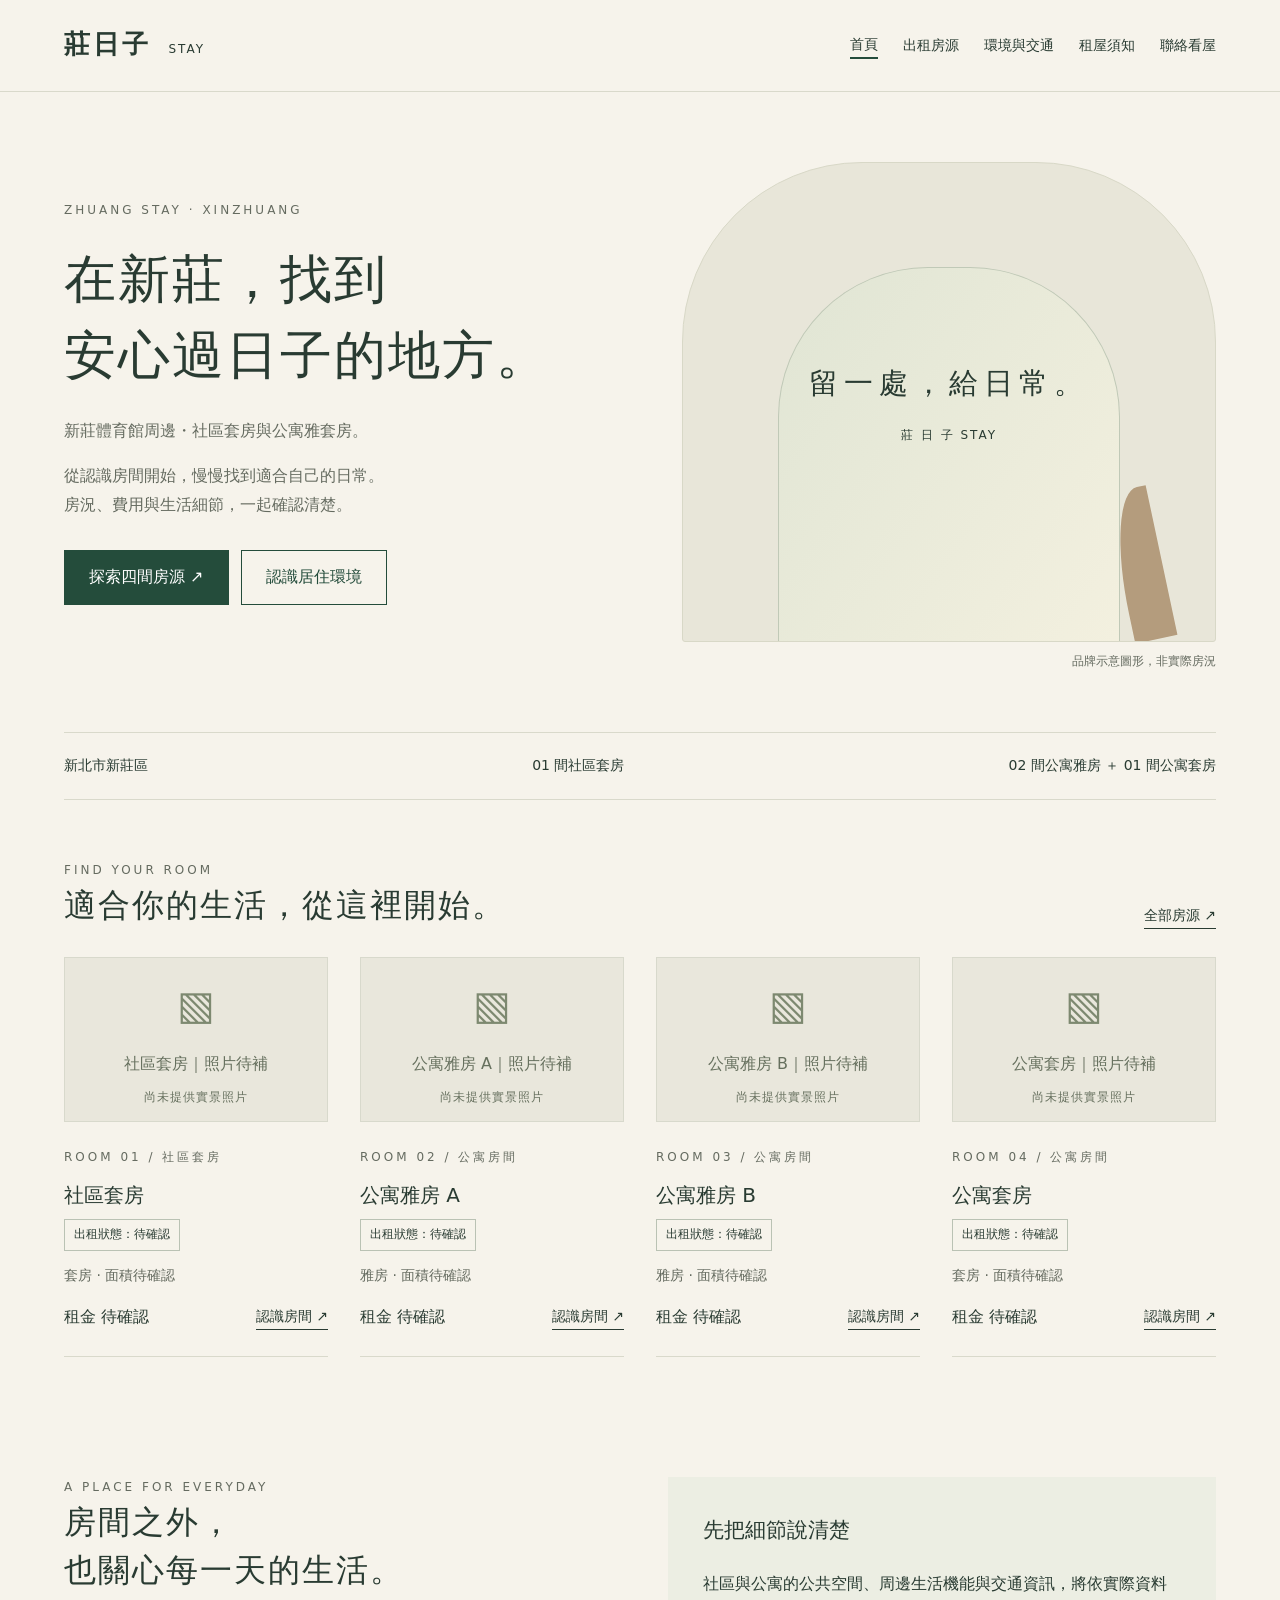
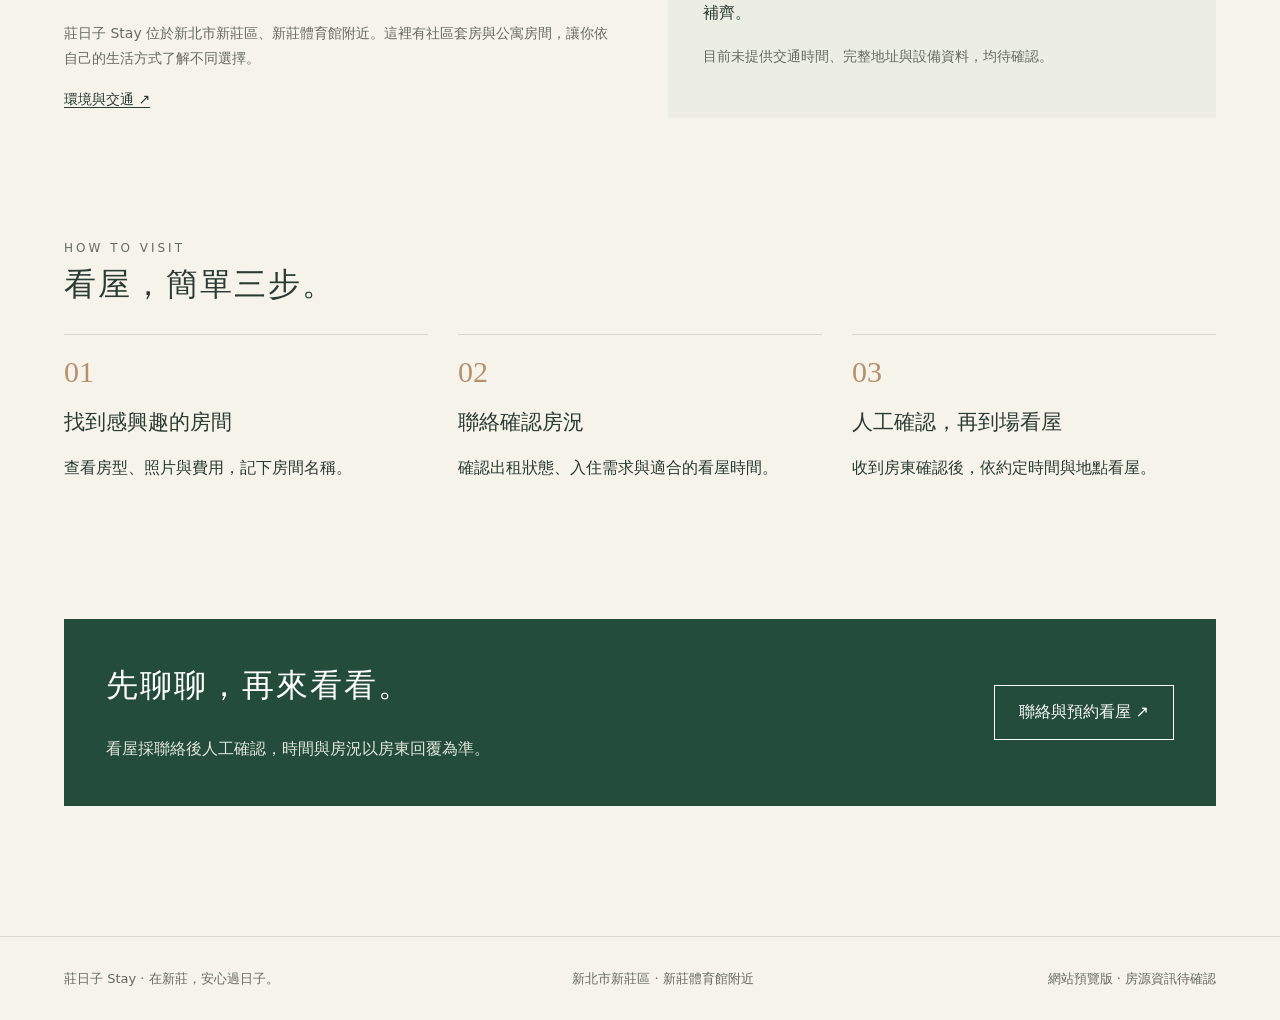
==== index.html @ 40385e41 "發布莊日子 Stay 初版租屋網站" ====
<!doctype html><html lang="zh-Hant"><head><meta charset="UTF-8"><meta name="viewport" content="width=device-width, initial-scale=1"><meta name="description" content="莊日子 Stay｜新莊體育館周邊，社區套房與公寓雅套房。了解房況、費用與居住環境，聯絡預約看屋。"><title>首頁｜莊日子 Stay</title><link rel="stylesheet" href="style.css"><script defer src="data.js"></script><script defer src="app.js"></script></head><body data-page="home" data-room="index"><div id="app"></div><noscript>此預覽需要 JavaScript 才能呈現房源資料，請啟用 JavaScript 後重新整理。</noscript></body></html>
---- style.css ----
:root{--paper:#f6f3eb;--ink:#293b32;--green:#244c3b;--muted:#656b60;--line:#d9d9cb;--warm:#b5916e}*{box-sizing:border-box}body{margin:0;background:var(--paper);color:var(--ink);font:16px/1.8 system-ui,-apple-system,"Microsoft JhengHei",sans-serif}a{color:inherit;text-decoration:none}button,select{font:inherit}button,a,select{ -webkit-tap-highlight-color:transparent}a:focus-visible,button:focus-visible,select:focus-visible,summary:focus-visible{outline:3px solid #a56a35;outline-offset:5px}header{border-bottom:1px solid var(--line);background:var(--paper)}.nav{max-width:1320px;margin:auto;display:flex;align-items:center;justify-content:space-between;padding:22px 5%;gap:24px}.brand{font-family:serif;font-size:26px;font-weight:bold;letter-spacing:3px}.brand small{font:12px system-ui;letter-spacing:2px;margin-left:8px}nav{display:flex;gap:25px;align-items:center;font-size:14px}nav a[aria-current=page]{border-bottom:2px solid var(--green)}.btn{display:inline-block;background:var(--green);color:#fff;padding:12px 24px;border:1px solid var(--green);cursor:pointer}.btn.light{background:transparent;color:var(--green)}main{max-width:1320px;margin:auto;padding:0 5%}.eyebrow{font-size:12px;letter-spacing:3px;text-transform:uppercase;color:var(--muted)}.hero{display:grid;grid-template-columns:1.05fr 1fr;gap:5%;padding:70px 0 60px;align-items:center}h1,h2,h3,p{margin-top:0}h1{font-family:serif;font-weight:500;font-size:clamp(34px,4.1vw,60px);line-height:1.45;letter-spacing:2px;margin:20px 0 24px}h2{font-family:serif;font-size:32px;font-weight:500;letter-spacing:2px;line-height:1.5}h3{font-size:21px;font-weight:500}.hero p{color:var(--muted)}.actions{display:flex;gap:12px;flex-wrap:wrap;margin:30px 0}.hero-art{height:480px;background:#e8e6d9;border-radius:180px 180px 3px 3px;position:relative;overflow:hidden;display:grid;place-items:center;border:1px solid #d8d8c7}.hero-art:before{content:'';position:absolute;width:64%;height:78%;border:1px solid #c0c9b7;border-bottom:0;bottom:0;border-radius:150px 150px 0 0;background:linear-gradient(125deg,#e0e5d4,#f3f0df)}.hero-art:after{content:'';position:absolute;bottom:0;right:10%;width:8%;height:32%;background:#b49c7d;transform:rotate(-12deg);border-radius:80% 0 0 0}.art-label{z-index:1;text-align:center;font-family:serif;font-size:29px;letter-spacing:6px}.art-label small{display:block;font:12px/2 system-ui;letter-spacing:2px;margin-top:14px}.caption{font-size:12px;color:var(--muted);text-align:right;margin-top:9px}.strip{border-top:1px solid var(--line);border-bottom:1px solid var(--line);padding:20px 0;display:flex;gap:35px;justify-content:space-between;font-size:14px}section{padding:60px 0}.section-heading{display:flex;justify-content:space-between;align-items:end;gap:20px;margin-bottom:28px}.section-heading h2{margin-bottom:0}.cards{display:grid;grid-template-columns:repeat(2,1fr);gap:32px}.card{border-bottom:1px solid var(--line);padding-bottom:24px}.placeholder{aspect-ratio:16/10;background:#e9e7dc;display:flex;align-items:center;justify-content:center;flex-direction:column;color:#66705e;border:1px solid #d8d9cc;gap:8px}.placeholder .symbol{font-size:40px;font-family:serif;color:#7d8970}.placeholder small{font-size:12px;letter-spacing:1px}.card-head{display:flex;justify-content:space-between;gap:12px;margin:20px 0 12px}.card h3{margin:6px 0}.tag{font-size:12px;border:1px solid #bac2b4;padding:4px 9px;height:max-content;white-space:nowrap}.meta{color:var(--muted);font-size:14px}.card-bottom{display:flex;justify-content:space-between;align-items:center;margin-top:15px}.arrow{font-size:14px;border-bottom:1px solid}.split{display:grid;grid-template-columns:1fr 1fr;gap:55px}.panel{background:#eceee3;padding:35px}.steps{display:grid;grid-template-columns:repeat(3,1fr);gap:30px}.step{border-top:1px solid var(--line);padding-top:20px}.step b{font:30px serif;color:var(--warm)}.step h3{margin:12px 0}.cta{background:var(--green);color:#fff;padding:42px;display:flex;align-items:center;justify-content:space-between;gap:30px}.cta p{margin:0;color:#e1e7db}.cta .btn{border-color:#fff}.page-title{padding:55px 0 25px}.page-title h1{font-size:44px;margin-bottom:15px}.filters{display:flex;gap:20px;flex-wrap:wrap;background:#eceee3;padding:22px;margin-bottom:30px}.filters label{display:flex;align-items:center;gap:10px}.filters select{padding:9px;background:var(--paper);border:1px solid #9ea997;color:var(--ink)}.count{margin:20px 0;color:var(--muted)}.facts{display:grid;grid-template-columns:repeat(3,1fr);border:1px solid var(--line);margin-top:28px}.facts div{padding:20px;border-right:1px solid var(--line)}.facts small{display:block;color:var(--muted)}dl{display:grid;grid-template-columns:minmax(100px,1fr) 2fr;margin:0}dt,dd{padding:14px 0;border-bottom:1px solid var(--line);margin:0}dt{color:var(--muted)}details{border-bottom:1px solid var(--line);padding:20px 0}summary{cursor:pointer;font-size:19px}details p{margin:15px 0 0;color:var(--muted)}.notice{border-left:3px solid var(--warm);padding:12px 20px;background:#eeebe1;margin:24px 0}.contact-grid{display:grid;grid-template-columns:1fr 1fr;gap:24px}.contact-box{padding:32px;border:1px solid var(--line)}footer{margin-top:70px;border-top:1px solid var(--line);padding:30px 5%;display:flex;justify-content:space-between;gap:20px;font-size:13px;color:var(--muted)}.skip{position:absolute;top:-100px}.skip:focus{top:0;background:white;padding:12px;z-index:10}.back{font-size:14px;color:var(--muted)}dialog{border:0;padding:25px;max-width:850px;width:90%;background:var(--paper);color:var(--ink)}dialog::backdrop{background:#12251dcc}.gallery img{width:100%;height:100%;object-fit:cover}.gallery button{width:100%;border:0;padding:0;cursor:zoom-in;background:transparent}.gallery-thumbs{display:flex;gap:10px;margin-top:15px}.gallery-thumbs button{width:85px;height:65px}.gallery-thumbs img{width:100%;height:100%;object-fit:cover}.empty{padding:40px;border:1px solid var(--line)}@media(min-width:1100px){.cards.four{grid-template-columns:repeat(4,1fr)}.four .card-head{display:block}.four .tag{display:inline-block}.four h3{font-size:20px}}@media(max-width:800px){.nav{flex-wrap:wrap;gap:16px}nav{width:100%;overflow:auto;gap:22px;padding-bottom:5px;white-space:nowrap}nav .btn{padding:7px 12px}.hero{grid-template-columns:1fr;padding:38px 0;gap:22px}.hero-art{height:340px;border-radius:130px 130px 3px 3px}.strip{flex-wrap:wrap;gap:12px 25px}.split{grid-template-columns:1fr;gap:25px}.steps{grid-template-columns:1fr}.cta{display:block;padding:28px}.cta a{margin-top:22px}.page-title h1{font-size:34px}.contact-grid{grid-template-columns:1fr}.facts{grid-template-columns:1fr}.facts div{border-bottom:1px solid var(--line)}footer{flex-direction:column}.section-heading{align-items:start}.filters{display:block}.filters label{margin:10px 0}}@media(max-width:480px){.cards{grid-template-columns:1fr}h2{font-size:28px}section{padding:40px 0}.page-title{padding-top:35px}}
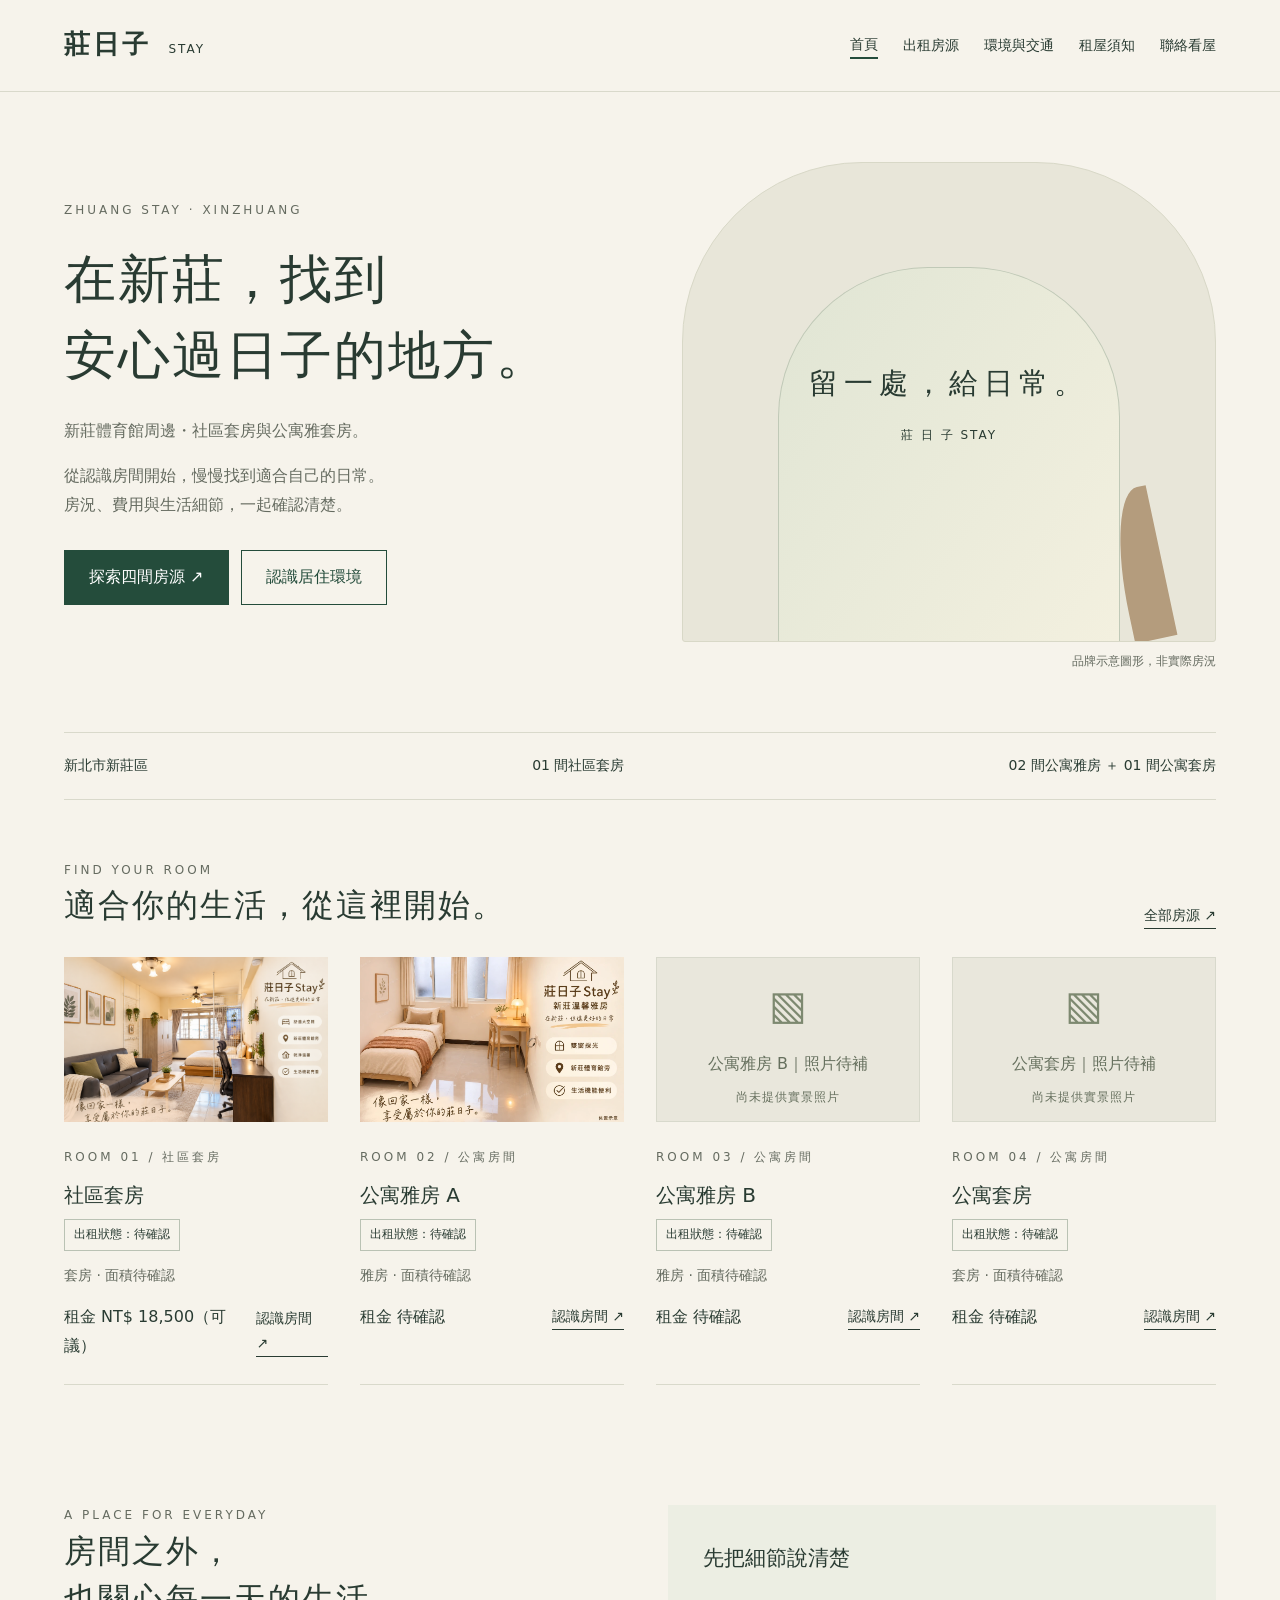
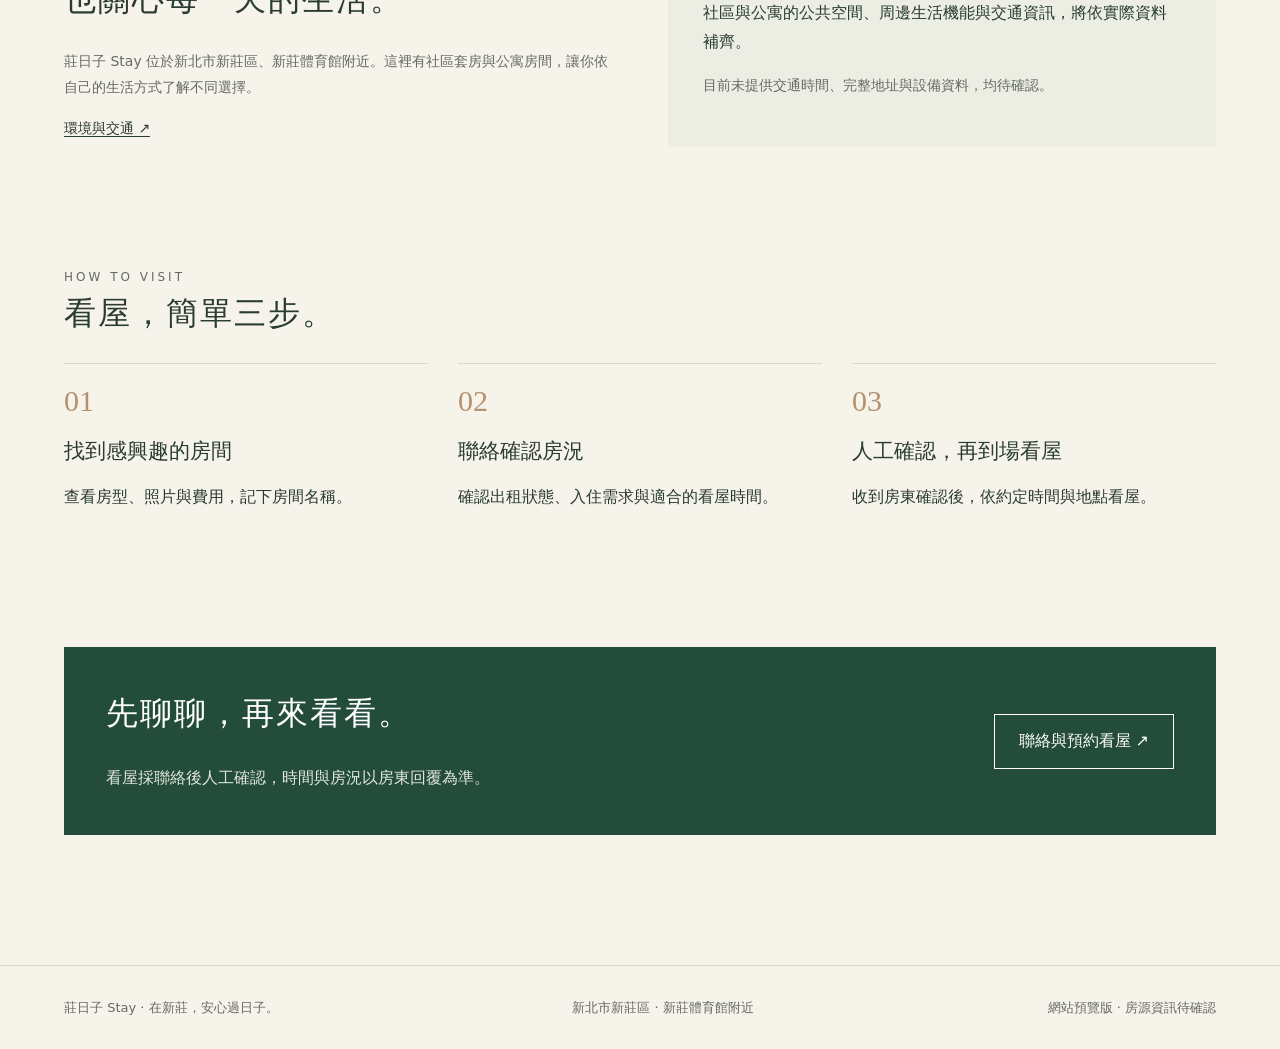
==== commit bdc0808f: "更新房源頁面快取版本以載入新封面" ====
--- a/index.html
+++ b/index.html
@@ -1 +1 @@
-<!doctype html><html lang="zh-Hant"><head><meta charset="UTF-8"><meta name="viewport" content="width=device-width, initial-scale=1"><meta name="description" content="莊日子 Stay｜新莊體育館周邊，社區套房與公寓雅套房。了解房況、費用與居住環境，聯絡預約看屋。"><title>首頁｜莊日子 Stay</title><link rel="stylesheet" href="style.css"><script defer src="data.js"></script><script defer src="app.js"></script></head><body data-page="home" data-room="index"><div id="app"></div><noscript>此預覽需要 JavaScript 才能呈現房源資料，請啟用 JavaScript 後重新整理。</noscript></body></html>+<!doctype html><html lang="zh-Hant"><head><meta charset="UTF-8"><meta name="viewport" content="width=device-width, initial-scale=1"><meta name="description" content="莊日子 Stay｜新莊體育館周邊，社區套房與公寓雅套房。了解房況、費用與居住環境，聯絡預約看屋。"><title>首頁｜莊日子 Stay</title><link rel="stylesheet" href="style.css"><script defer src="data.js?v=af1f765"></script><script defer src="app.js?v=af1f765"></script></head><body data-page="home" data-room="index"><div id="app"></div><noscript>此預覽需要 JavaScript 才能呈現房源資料，請啟用 JavaScript 後重新整理。</noscript></body></html>
--- a/style.css
+++ b/style.css
@@ -1 +1,5 @@
 :root{--paper:#f6f3eb;--ink:#293b32;--green:#244c3b;--muted:#656b60;--line:#d9d9cb;--warm:#b5916e}*{box-sizing:border-box}body{margin:0;background:var(--paper);color:var(--ink);font:16px/1.8 system-ui,-apple-system,"Microsoft JhengHei",sans-serif}a{color:inherit;text-decoration:none}button,select{font:inherit}button,a,select{ -webkit-tap-highlight-color:transparent}a:focus-visible,button:focus-visible,select:focus-visible,summary:focus-visible{outline:3px solid #a56a35;outline-offset:5px}header{border-bottom:1px solid var(--line);background:var(--paper)}.nav{max-width:1320px;margin:auto;display:flex;align-items:center;justify-content:space-between;padding:22px 5%;gap:24px}.brand{font-family:serif;font-size:26px;font-weight:bold;letter-spacing:3px}.brand small{font:12px system-ui;letter-spacing:2px;margin-left:8px}nav{display:flex;gap:25px;align-items:center;font-size:14px}nav a[aria-current=page]{border-bottom:2px solid var(--green)}.btn{display:inline-block;background:var(--green);color:#fff;padding:12px 24px;border:1px solid var(--green);cursor:pointer}.btn.light{background:transparent;color:var(--green)}main{max-width:1320px;margin:auto;padding:0 5%}.eyebrow{font-size:12px;letter-spacing:3px;text-transform:uppercase;color:var(--muted)}.hero{display:grid;grid-template-columns:1.05fr 1fr;gap:5%;padding:70px 0 60px;align-items:center}h1,h2,h3,p{margin-top:0}h1{font-family:serif;font-weight:500;font-size:clamp(34px,4.1vw,60px);line-height:1.45;letter-spacing:2px;margin:20px 0 24px}h2{font-family:serif;font-size:32px;font-weight:500;letter-spacing:2px;line-height:1.5}h3{font-size:21px;font-weight:500}.hero p{color:var(--muted)}.actions{display:flex;gap:12px;flex-wrap:wrap;margin:30px 0}.hero-art{height:480px;background:#e8e6d9;border-radius:180px 180px 3px 3px;position:relative;overflow:hidden;display:grid;place-items:center;border:1px solid #d8d8c7}.hero-art:before{content:'';position:absolute;width:64%;height:78%;border:1px solid #c0c9b7;border-bottom:0;bottom:0;border-radius:150px 150px 0 0;background:linear-gradient(125deg,#e0e5d4,#f3f0df)}.hero-art:after{content:'';position:absolute;bottom:0;right:10%;width:8%;height:32%;background:#b49c7d;transform:rotate(-12deg);border-radius:80% 0 0 0}.art-label{z-index:1;text-align:center;font-family:serif;font-size:29px;letter-spacing:6px}.art-label small{display:block;font:12px/2 system-ui;letter-spacing:2px;margin-top:14px}.caption{font-size:12px;color:var(--muted);text-align:right;margin-top:9px}.strip{border-top:1px solid var(--line);border-bottom:1px solid var(--line);padding:20px 0;display:flex;gap:35px;justify-content:space-between;font-size:14px}section{padding:60px 0}.section-heading{display:flex;justify-content:space-between;align-items:end;gap:20px;margin-bottom:28px}.section-heading h2{margin-bottom:0}.cards{display:grid;grid-template-columns:repeat(2,1fr);gap:32px}.card{border-bottom:1px solid var(--line);padding-bottom:24px}.placeholder{aspect-ratio:16/10;background:#e9e7dc;display:flex;align-items:center;justify-content:center;flex-direction:column;color:#66705e;border:1px solid #d8d9cc;gap:8px}.placeholder .symbol{font-size:40px;font-family:serif;color:#7d8970}.placeholder small{font-size:12px;letter-spacing:1px}.card-head{display:flex;justify-content:space-between;gap:12px;margin:20px 0 12px}.card h3{margin:6px 0}.tag{font-size:12px;border:1px solid #bac2b4;padding:4px 9px;height:max-content;white-space:nowrap}.meta{color:var(--muted);font-size:14px}.card-bottom{display:flex;justify-content:space-between;align-items:center;margin-top:15px}.arrow{font-size:14px;border-bottom:1px solid}.split{display:grid;grid-template-columns:1fr 1fr;gap:55px}.panel{background:#eceee3;padding:35px}.steps{display:grid;grid-template-columns:repeat(3,1fr);gap:30px}.step{border-top:1px solid var(--line);padding-top:20px}.step b{font:30px serif;color:var(--warm)}.step h3{margin:12px 0}.cta{background:var(--green);color:#fff;padding:42px;display:flex;align-items:center;justify-content:space-between;gap:30px}.cta p{margin:0;color:#e1e7db}.cta .btn{border-color:#fff}.page-title{padding:55px 0 25px}.page-title h1{font-size:44px;margin-bottom:15px}.filters{display:flex;gap:20px;flex-wrap:wrap;background:#eceee3;padding:22px;margin-bottom:30px}.filters label{display:flex;align-items:center;gap:10px}.filters select{padding:9px;background:var(--paper);border:1px solid #9ea997;color:var(--ink)}.count{margin:20px 0;color:var(--muted)}.facts{display:grid;grid-template-columns:repeat(3,1fr);border:1px solid var(--line);margin-top:28px}.facts div{padding:20px;border-right:1px solid var(--line)}.facts small{display:block;color:var(--muted)}dl{display:grid;grid-template-columns:minmax(100px,1fr) 2fr;margin:0}dt,dd{padding:14px 0;border-bottom:1px solid var(--line);margin:0}dt{color:var(--muted)}details{border-bottom:1px solid var(--line);padding:20px 0}summary{cursor:pointer;font-size:19px}details p{margin:15px 0 0;color:var(--muted)}.notice{border-left:3px solid var(--warm);padding:12px 20px;background:#eeebe1;margin:24px 0}.contact-grid{display:grid;grid-template-columns:1fr 1fr;gap:24px}.contact-box{padding:32px;border:1px solid var(--line)}footer{margin-top:70px;border-top:1px solid var(--line);padding:30px 5%;display:flex;justify-content:space-between;gap:20px;font-size:13px;color:var(--muted)}.skip{position:absolute;top:-100px}.skip:focus{top:0;background:white;padding:12px;z-index:10}.back{font-size:14px;color:var(--muted)}dialog{border:0;padding:25px;max-width:850px;width:90%;background:var(--paper);color:var(--ink)}dialog::backdrop{background:#12251dcc}.gallery img{width:100%;height:100%;object-fit:cover}.gallery button{width:100%;border:0;padding:0;cursor:zoom-in;background:transparent}.gallery-thumbs{display:flex;gap:10px;margin-top:15px}.gallery-thumbs button{width:85px;height:65px}.gallery-thumbs img{width:100%;height:100%;object-fit:cover}.empty{padding:40px;border:1px solid var(--line)}@media(min-width:1100px){.cards.four{grid-template-columns:repeat(4,1fr)}.four .card-head{display:block}.four .tag{display:inline-block}.four h3{font-size:20px}}@media(max-width:800px){.nav{flex-wrap:wrap;gap:16px}nav{width:100%;overflow:auto;gap:22px;padding-bottom:5px;white-space:nowrap}nav .btn{padding:7px 12px}.hero{grid-template-columns:1fr;padding:38px 0;gap:22px}.hero-art{height:340px;border-radius:130px 130px 3px 3px}.strip{flex-wrap:wrap;gap:12px 25px}.split{grid-template-columns:1fr;gap:25px}.steps{grid-template-columns:1fr}.cta{display:block;padding:28px}.cta a{margin-top:22px}.page-title h1{font-size:34px}.contact-grid{grid-template-columns:1fr}.facts{grid-template-columns:1fr}.facts div{border-bottom:1px solid var(--line)}footer{flex-direction:column}.section-heading{align-items:start}.filters{display:block}.filters label{margin:10px 0}}@media(max-width:480px){.cards{grid-template-columns:1fr}h2{font-size:28px}section{padding:40px 0}.page-title{padding-top:35px}}
+
+.room-cover{display:block;width:100%;aspect-ratio:16/10;object-fit:cover;object-position:center;border:0}
+
+.gallery{min-width:0}.gallery #main-photo{display:block;width:100%;height:auto;aspect-ratio:16/9;object-fit:contain;background:#e9e7dc}.gallery-thumbs{display:grid;grid-template-columns:repeat(5,minmax(0,1fr));gap:9px}.gallery-thumbs button{display:block;width:100%;height:auto;aspect-ratio:16/9;cursor:pointer;border:2px solid transparent;padding:2px}.gallery-thumbs button[aria-pressed="true"]{border-color:var(--green)}.gallery-thumbs img{display:block}.gallery #gallery-caption{font-size:13px;margin:12px 0}.gallery-thumbs button:focus-visible{outline-offset:1px}#large-photo{display:block;max-height:75vh;object-fit:contain}@media(max-width:480px){.gallery-thumbs{grid-template-columns:repeat(3,minmax(0,1fr))}}
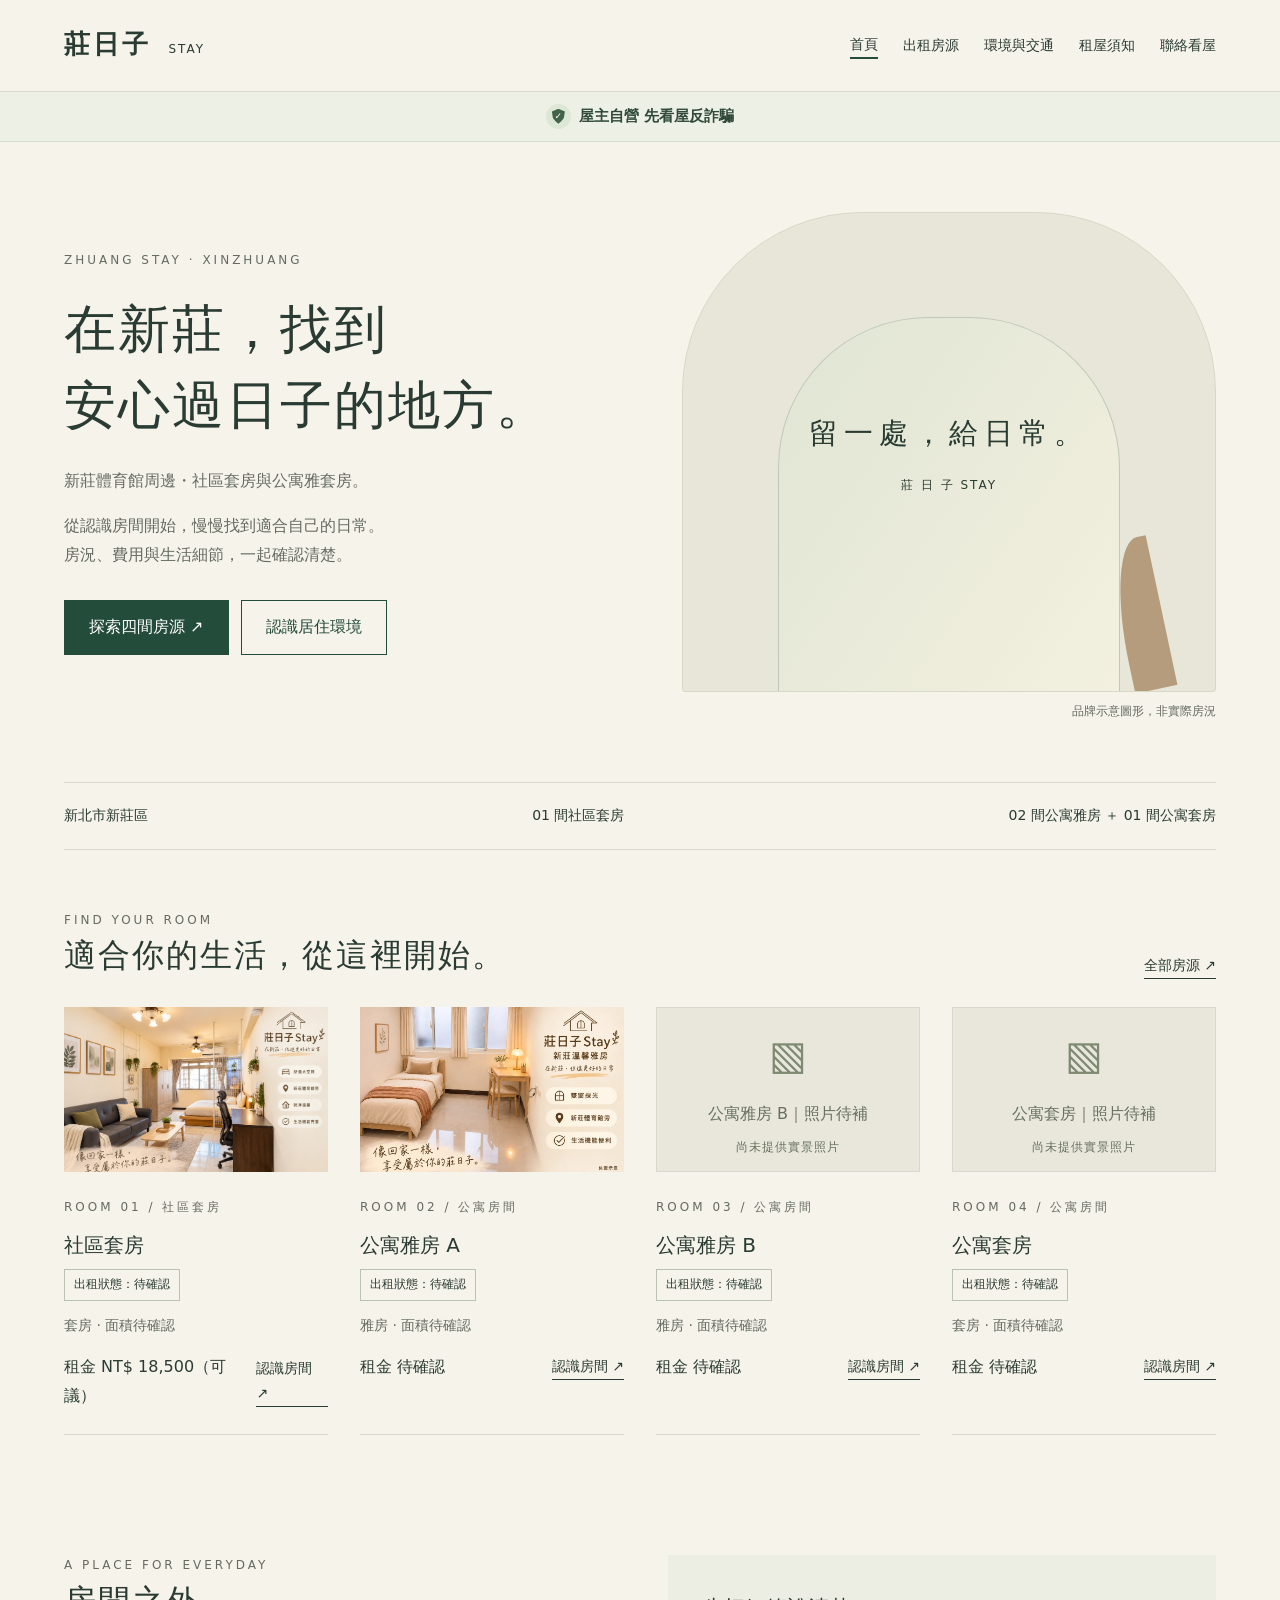
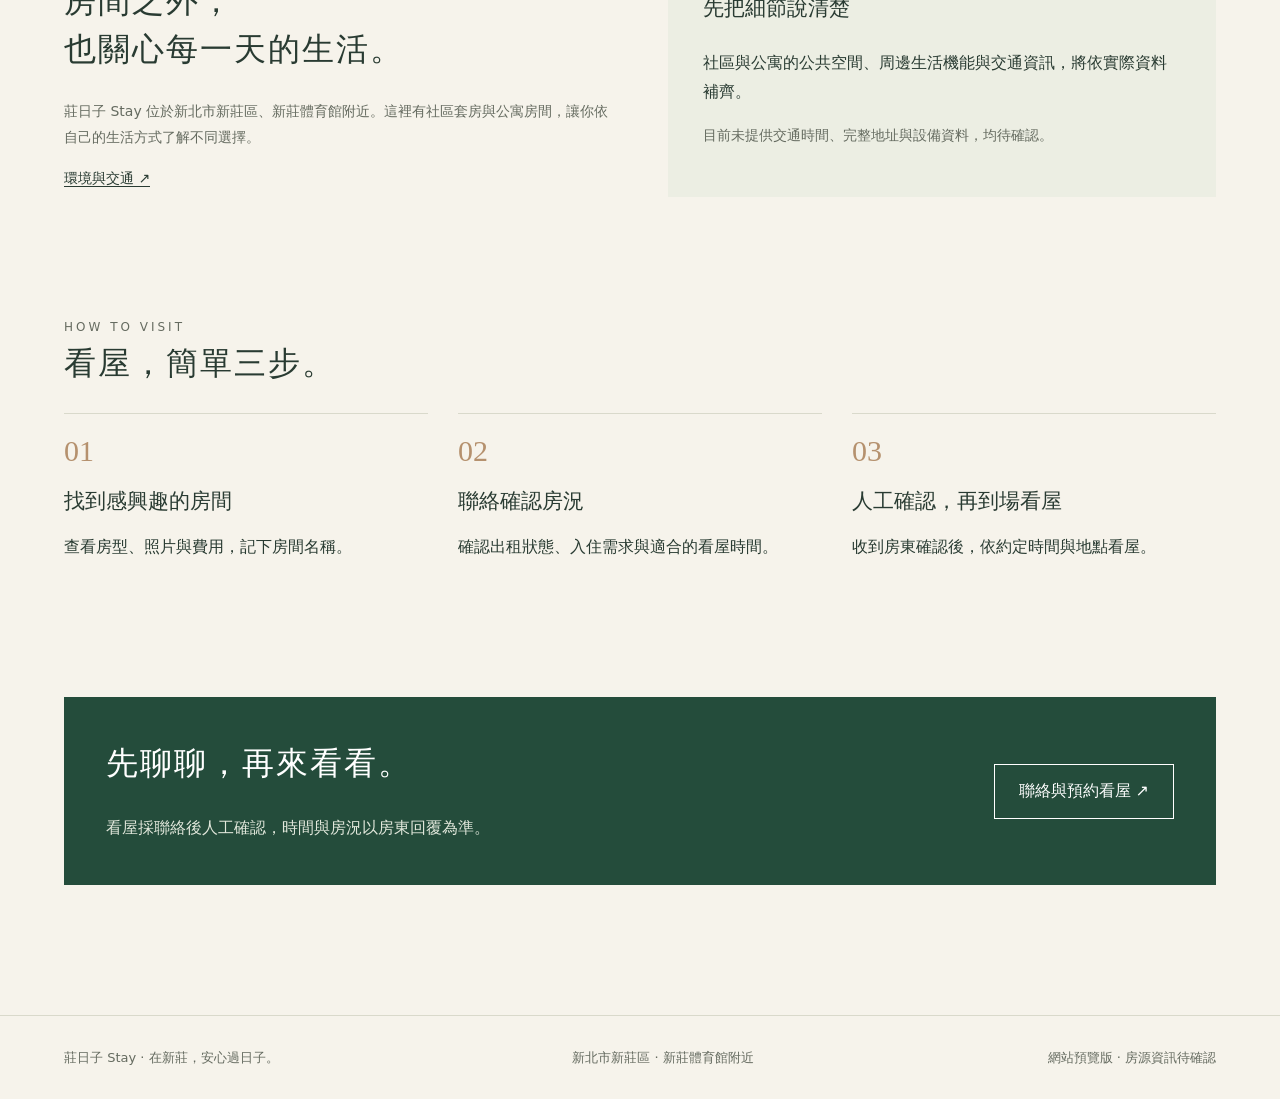
==== commit fc408c13: "在首頁加入屋主自營反詐提醒" ====
--- a/index.html
+++ b/index.html
@@ -1 +1,52 @@
-<!doctype html><html lang="zh-Hant"><head><meta charset="UTF-8"><meta name="viewport" content="width=device-width, initial-scale=1"><meta name="description" content="莊日子 Stay｜新莊體育館周邊，社區套房與公寓雅套房。了解房況、費用與居住環境，聯絡預約看屋。"><title>首頁｜莊日子 Stay</title><link rel="stylesheet" href="style.css"><script defer src="data.js?v=af1f765"></script><script defer src="app.js?v=af1f765"></script></head><body data-page="home" data-room="index"><div id="app"></div><noscript>此預覽需要 JavaScript 才能呈現房源資料，請啟用 JavaScript 後重新整理。</noscript></body></html>+<!doctype html><html lang="zh-Hant"><head><meta charset="UTF-8"><meta name="viewport" content="width=device-width, initial-scale=1"><meta name="description" content="莊日子 Stay｜新莊體育館周邊，社區套房與公寓雅套房。了解房況、費用與居住環境，聯絡預約看屋。"><title>首頁｜莊日子 Stay</title><link rel="stylesheet" href="style.css"><script defer src="data.js?v=af1f765"></script><script defer src="app.js?v=af1f765"></script>
+<style>
+  .owner-notice {
+    display: flex;
+    align-items: center;
+    justify-content: center;
+    gap: 8px;
+    padding: 12px 16px;
+    background: #edf0e5;
+    border-bottom: 1px solid #d5ddcc;
+    color: #304939;
+    font-size: 0.9375rem;
+    font-weight: 700;
+    line-height: 1.5;
+  }
+  .owner-notice-icon {
+    display: grid;
+    flex: none;
+    place-items: center;
+    width: 25px;
+    height: 25px;
+    border-radius: 50%;
+    background: #dce7d6;
+  }
+  .owner-notice-shield {
+    display: grid;
+    place-items: center;
+    width: 13px;
+    height: 15px;
+    clip-path: polygon(50% 0, 100% 18%, 92% 62%, 74% 82%, 50% 100%, 26% 82%, 8% 62%, 0 18%);
+    background: #416347;
+    color: #fff;
+    font: 700 9px/1 system-ui, sans-serif;
+  }
+</style>
+<script>
+document.addEventListener('DOMContentLoaded', () => {
+  const header = document.querySelector('#app > header');
+  const notice = document.getElementById('owner-notice-template');
+  if (header && notice) {
+    header.after(notice.content.cloneNode(true));
+  }
+});
+</script>
+</head><body data-page="home" data-room="index"><div id="app"></div>
+<template id="owner-notice-template">
+  <aside class="owner-notice" aria-label="反詐騙提醒">
+    <span class="owner-notice-icon" aria-hidden="true"><span class="owner-notice-shield">✓</span></span>
+    <span>屋主自營 先看屋反詐騙</span>
+  </aside>
+</template>
+<noscript>此預覽需要 JavaScript 才能呈現房源資料，請啟用 JavaScript 後重新整理。</noscript></body></html>
--- a/style.css
+++ b/style.css
@@ -3,3 +3,7 @@
 .room-cover{display:block;width:100%;aspect-ratio:16/10;object-fit:cover;object-position:center;border:0}
 
 .gallery{min-width:0}.gallery #main-photo{display:block;width:100%;height:auto;aspect-ratio:16/9;object-fit:contain;background:#e9e7dc}.gallery-thumbs{display:grid;grid-template-columns:repeat(5,minmax(0,1fr));gap:9px}.gallery-thumbs button{display:block;width:100%;height:auto;aspect-ratio:16/9;cursor:pointer;border:2px solid transparent;padding:2px}.gallery-thumbs button[aria-pressed="true"]{border-color:var(--green)}.gallery-thumbs img{display:block}.gallery #gallery-caption{font-size:13px;margin:12px 0}.gallery-thumbs button:focus-visible{outline-offset:1px}#large-photo{display:block;max-height:75vh;object-fit:contain}@media(max-width:480px){.gallery-thumbs{grid-template-columns:repeat(3,minmax(0,1fr))}}
+.neighborhood-map{margin:16px 0 24px}
+.neighborhood-map > a,.neighborhood-map img{display:block}
+.neighborhood-map img{width:100%;height:auto;border:1px solid var(--line);border-radius:12px}
+.neighborhood-map figcaption{display:flex;flex-wrap:wrap;justify-content:space-between;gap:4px 20px;margin-top:8px}
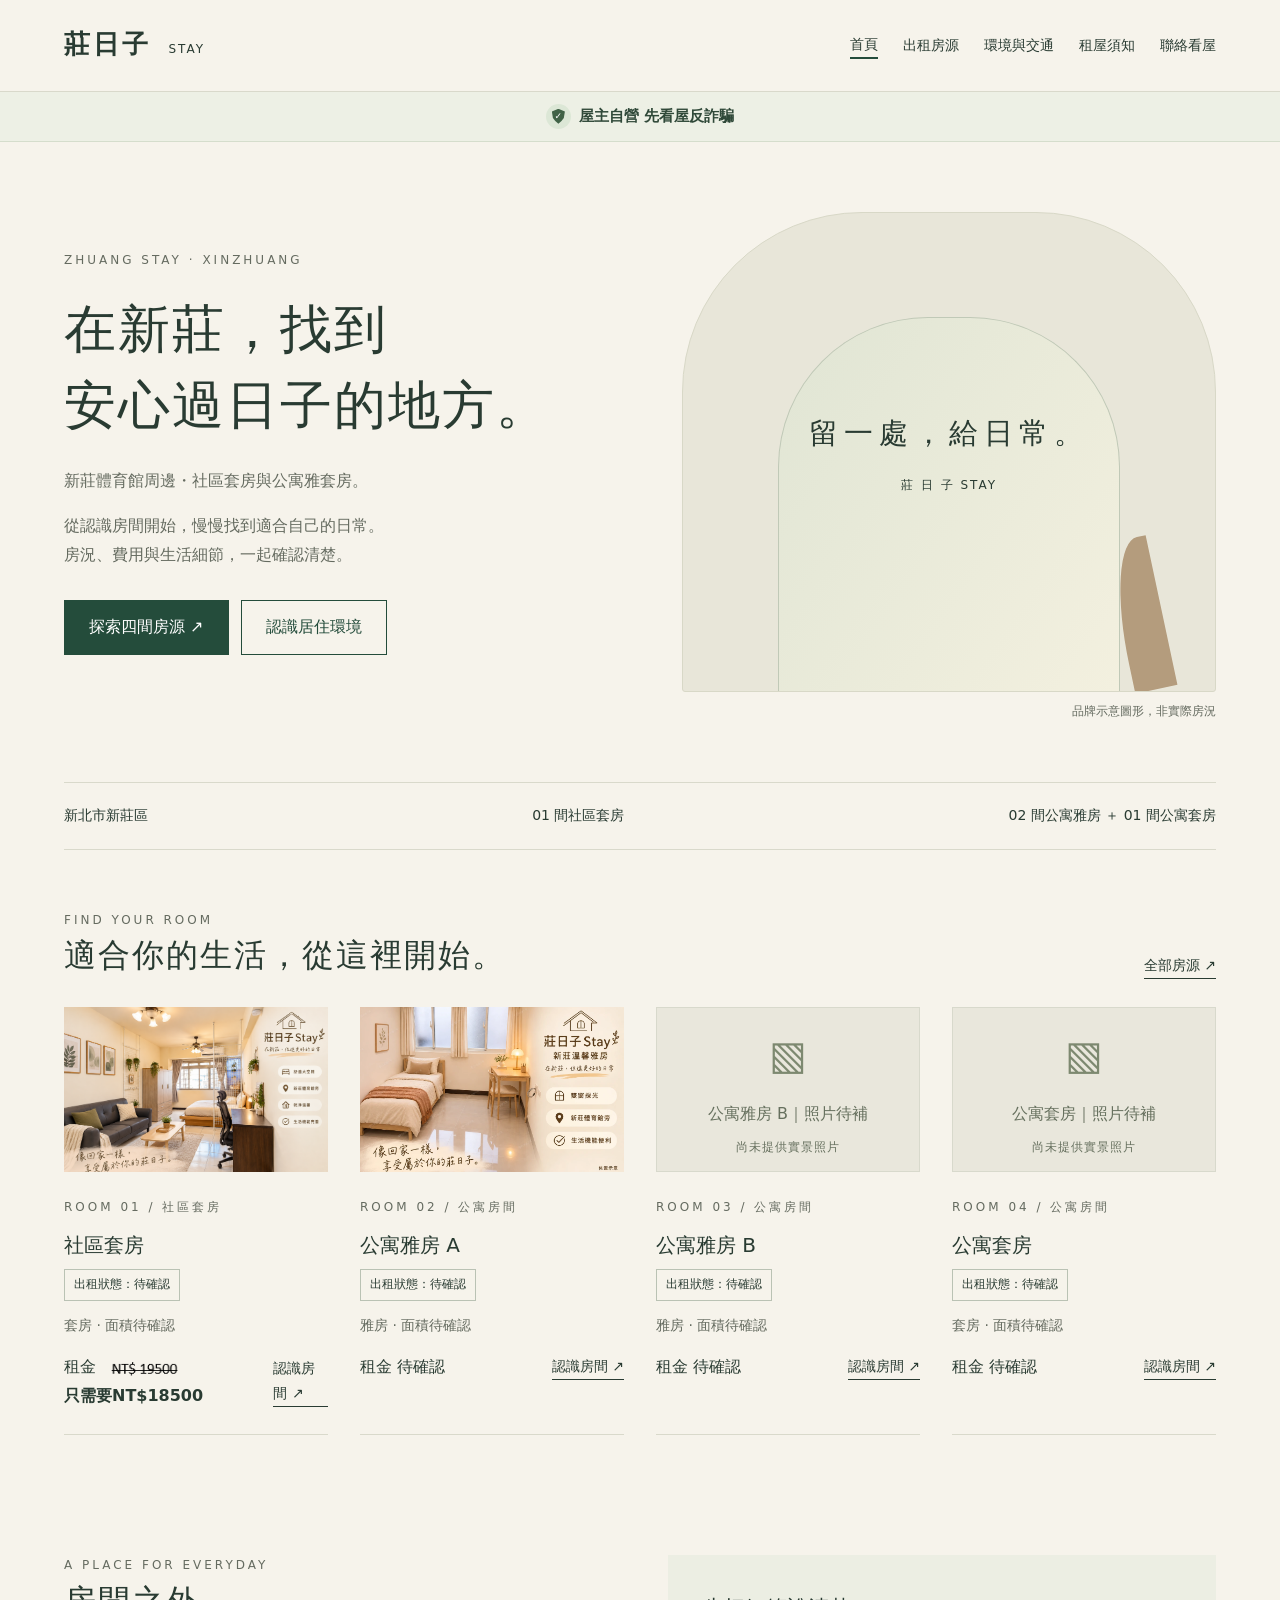
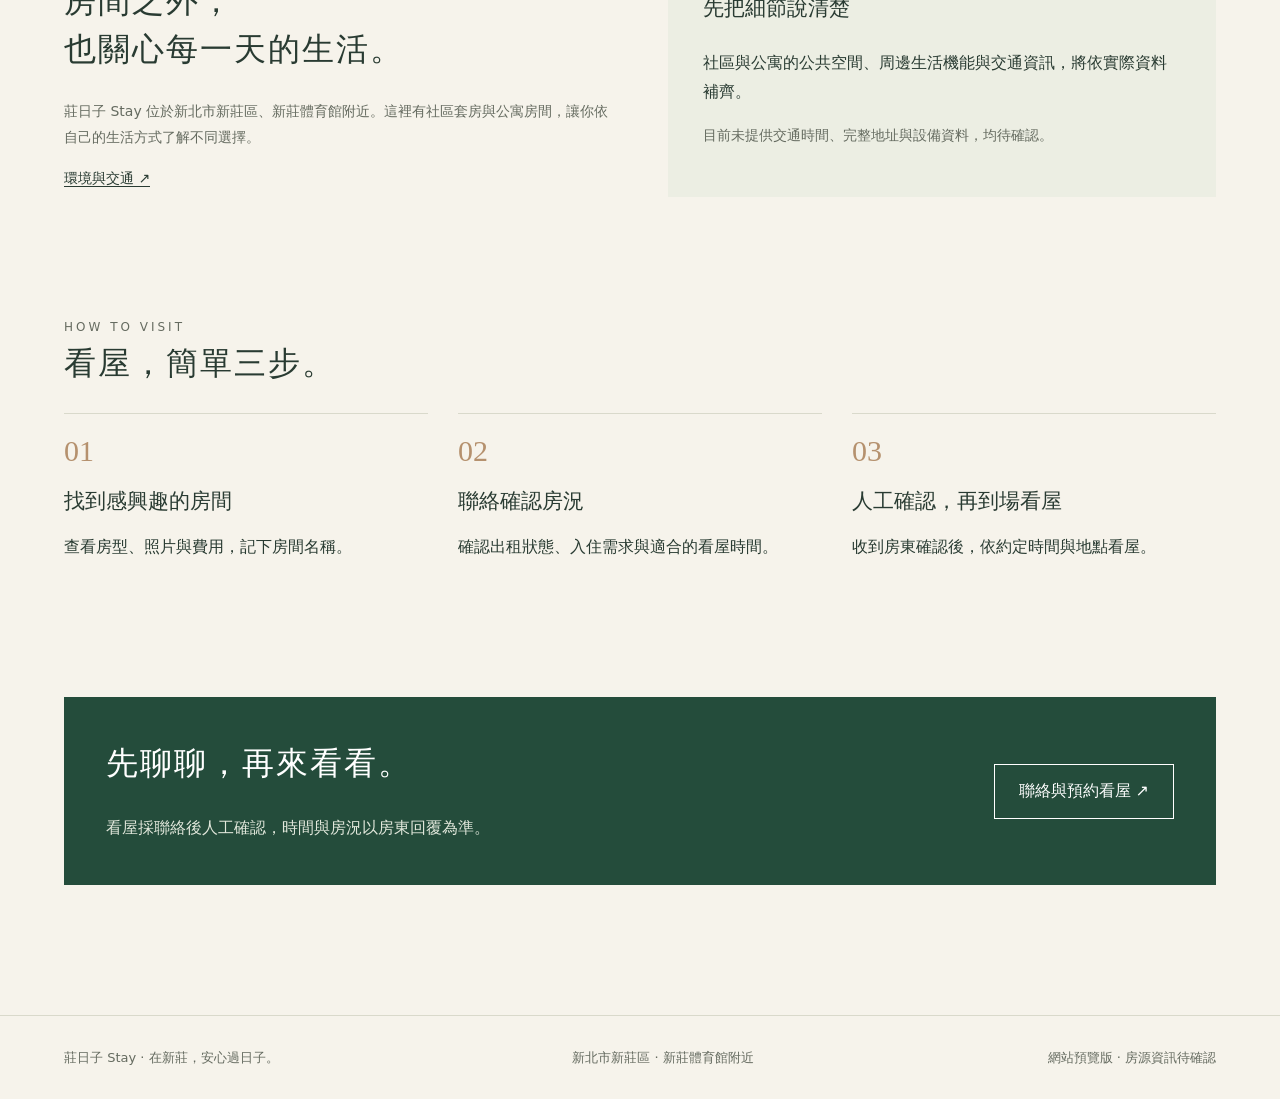
==== commit 364e73fc: "以原價圖片更新社區套房租金顯示" ====
--- a/index.html
+++ b/index.html
@@ -1,4 +1,4 @@
-<!doctype html><html lang="zh-Hant"><head><meta charset="UTF-8"><meta name="viewport" content="width=device-width, initial-scale=1"><meta name="description" content="莊日子 Stay｜新莊體育館周邊，社區套房與公寓雅套房。了解房況、費用與居住環境，聯絡預約看屋。"><title>首頁｜莊日子 Stay</title><link rel="stylesheet" href="style.css"><script defer src="data.js?v=af1f765"></script><script defer src="app.js?v=af1f765"></script>
+<!doctype html><html lang="zh-Hant"><head><meta charset="UTF-8"><meta name="viewport" content="width=device-width, initial-scale=1"><meta name="description" content="莊日子 Stay｜新莊體育館周邊，社區套房與公寓雅套房。了解房況、費用與居住環境，聯絡預約看屋。"><title>首頁｜莊日子 Stay</title><link rel="stylesheet" href="style.css"><script defer src="data.js?v=community-rent"></script><script defer src="app.js?v=community-rent"></script>
 <style>
   .owner-notice {
     display: flex;
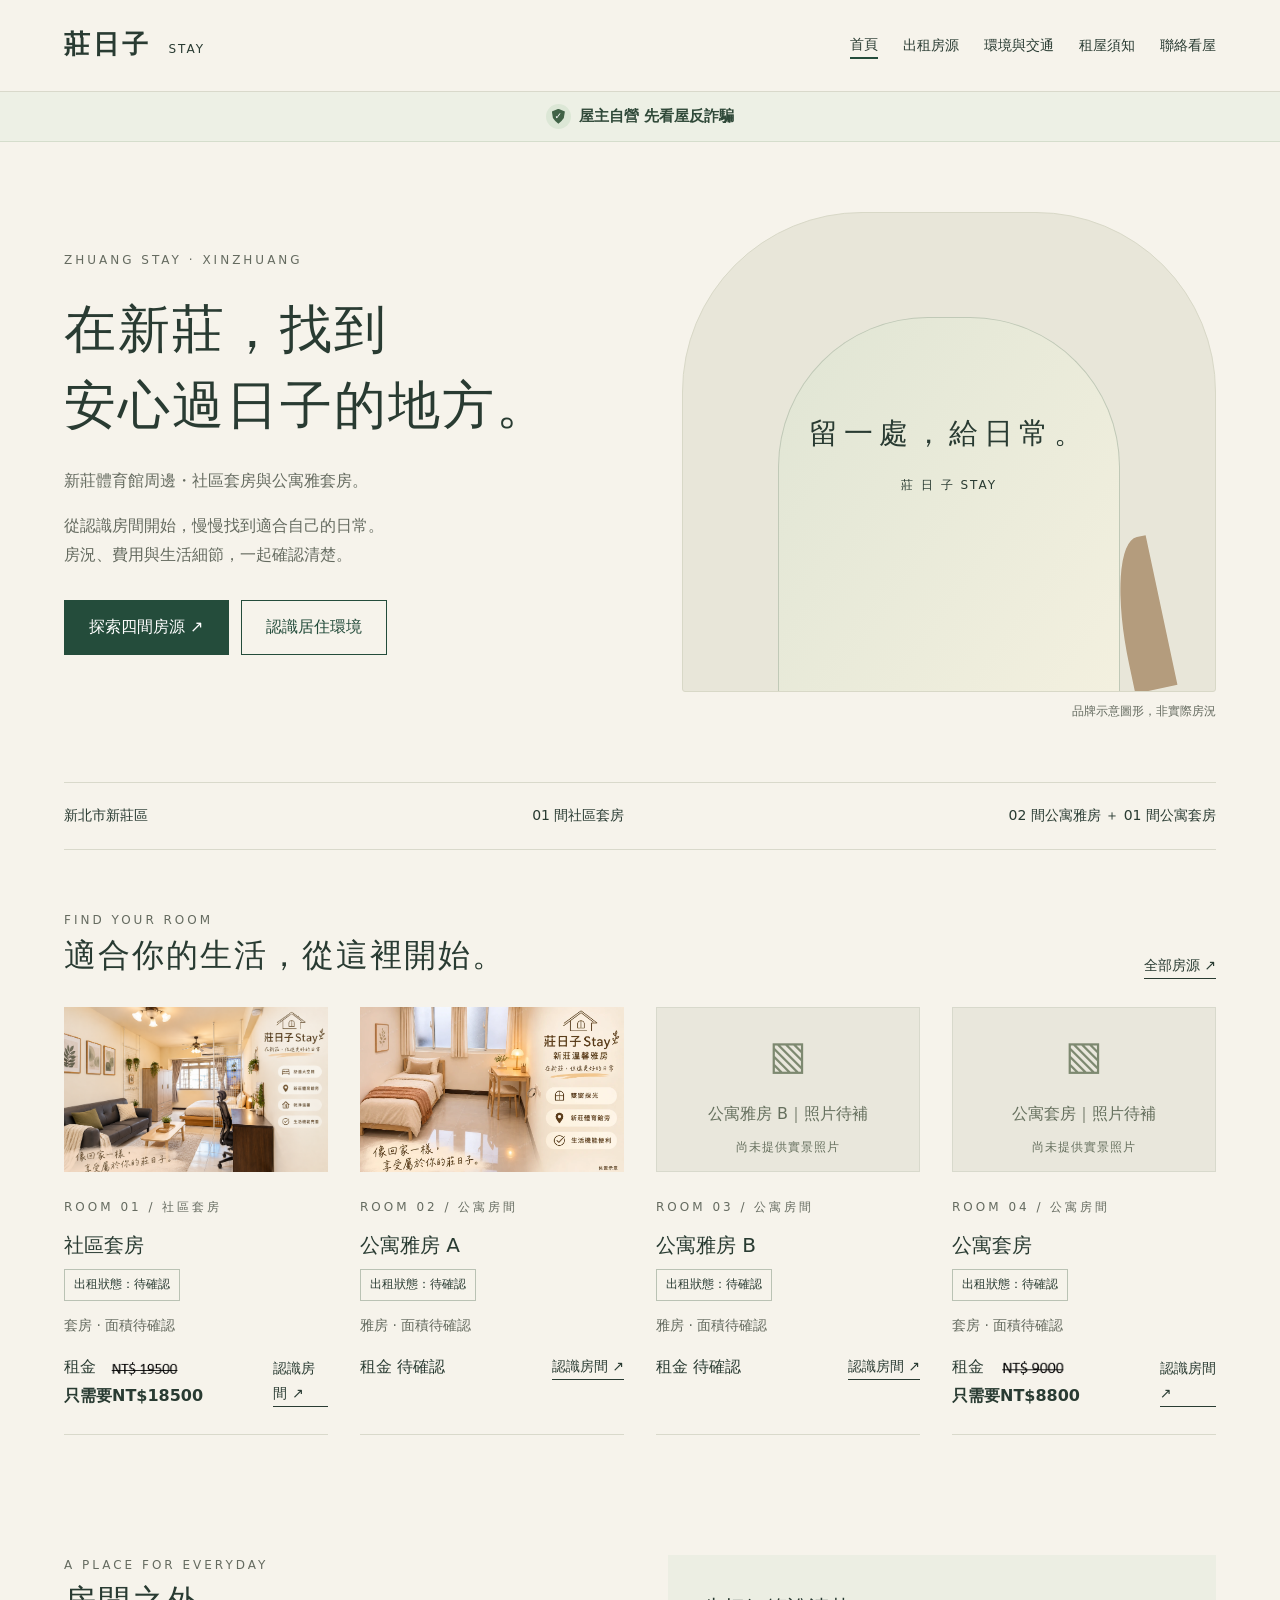
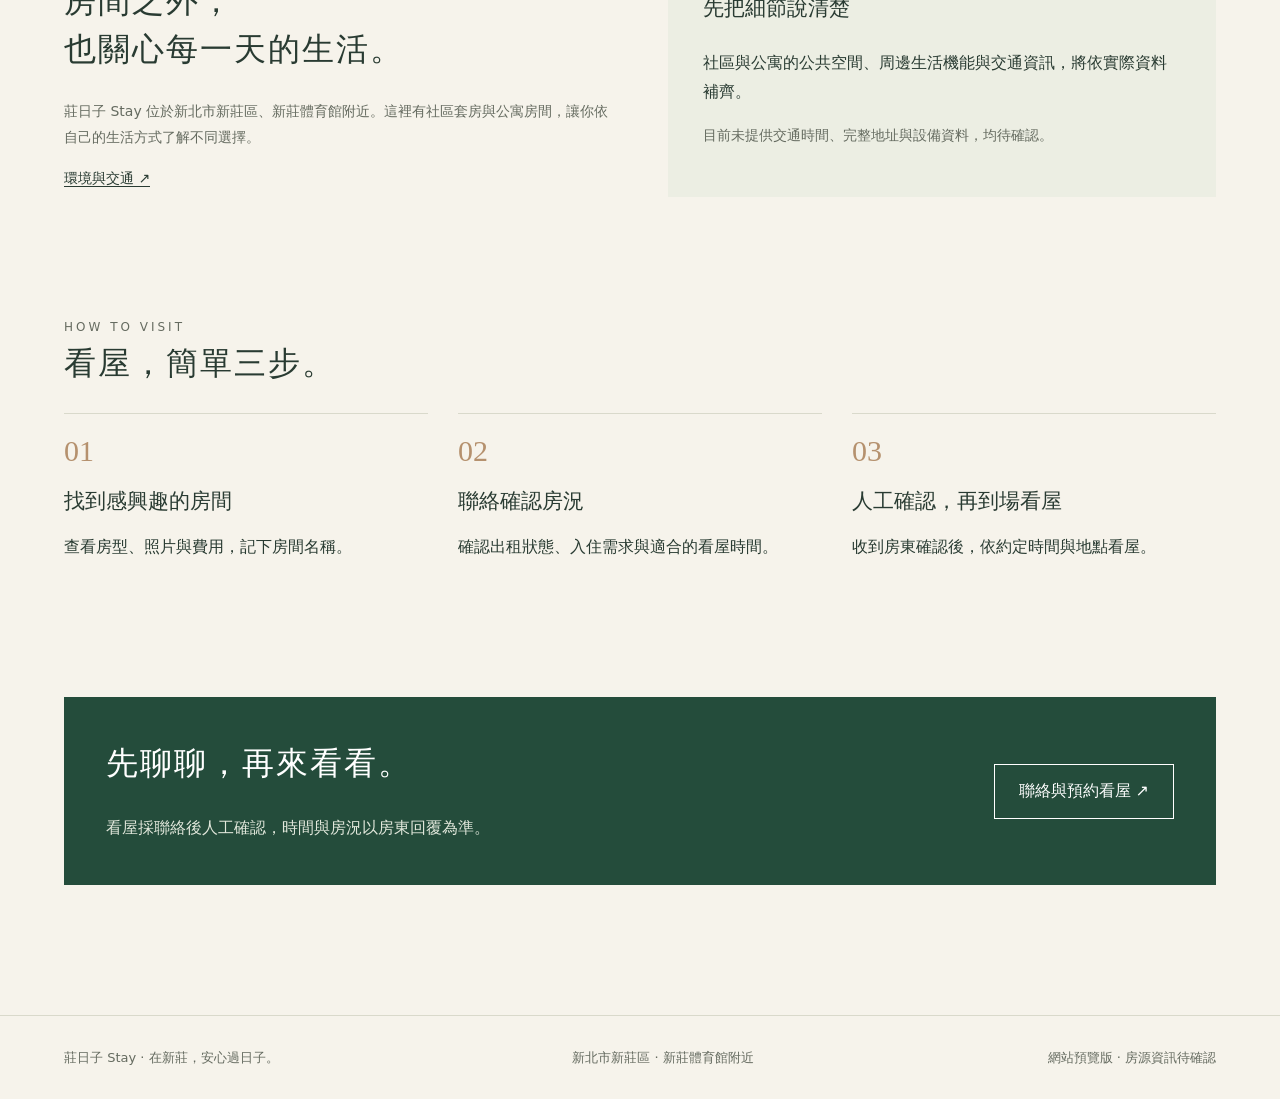
==== commit e5f7784e: "加入公寓套房原價圖片及 NT$8800 租金" ====
--- a/index.html
+++ b/index.html
@@ -1,4 +1,4 @@
-<!doctype html><html lang="zh-Hant"><head><meta charset="UTF-8"><meta name="viewport" content="width=device-width, initial-scale=1"><meta name="description" content="莊日子 Stay｜新莊體育館周邊，社區套房與公寓雅套房。了解房況、費用與居住環境，聯絡預約看屋。"><title>首頁｜莊日子 Stay</title><link rel="stylesheet" href="style.css"><script defer src="data.js?v=community-rent"></script><script defer src="app.js?v=community-rent"></script>
+<!doctype html><html lang="zh-Hant"><head><meta charset="UTF-8"><meta name="viewport" content="width=device-width, initial-scale=1"><meta name="description" content="莊日子 Stay｜新莊體育館周邊，社區套房與公寓雅套房。了解房況、費用與居住環境，聯絡預約看屋。"><title>首頁｜莊日子 Stay</title><link rel="stylesheet" href="style.css"><script defer src="data.js?v=apartment-suite-rent"></script><script defer src="app.js?v=apartment-suite-rent"></script>
 <style>
   .owner-notice {
     display: flex;
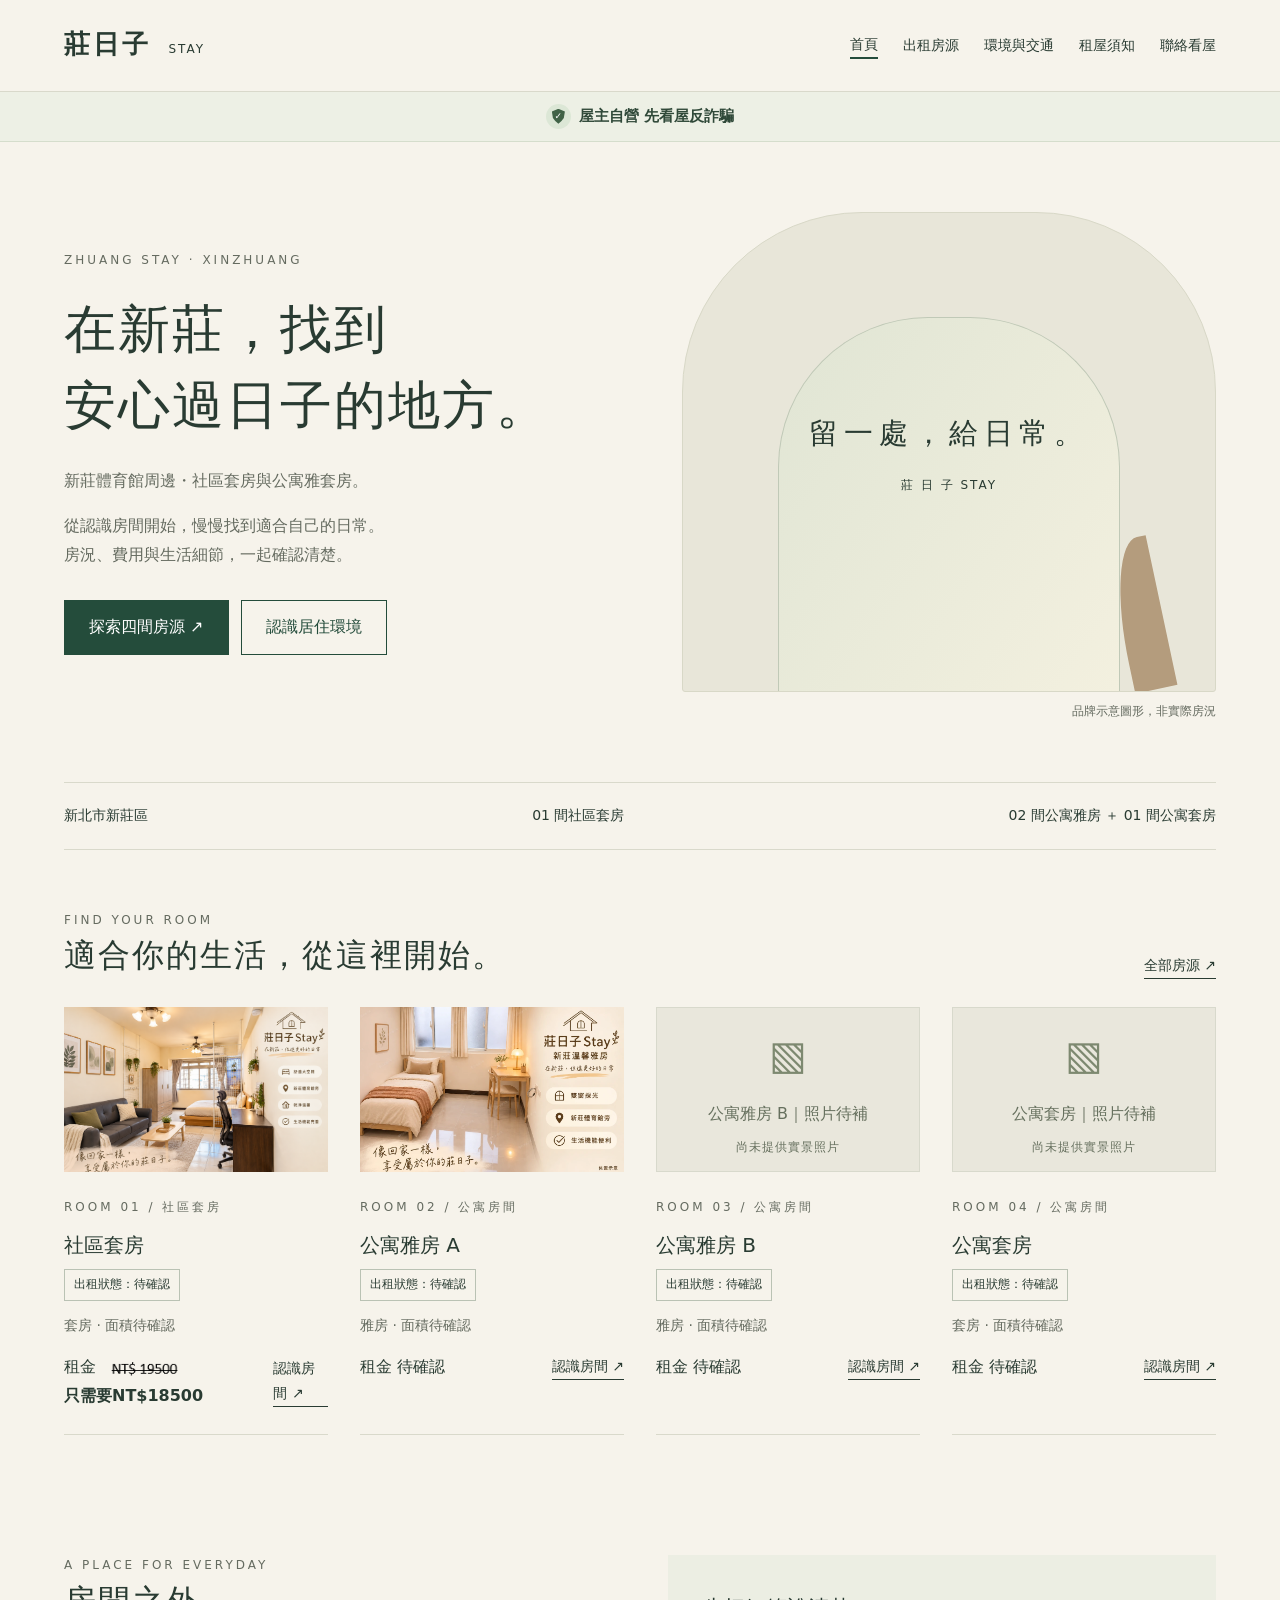
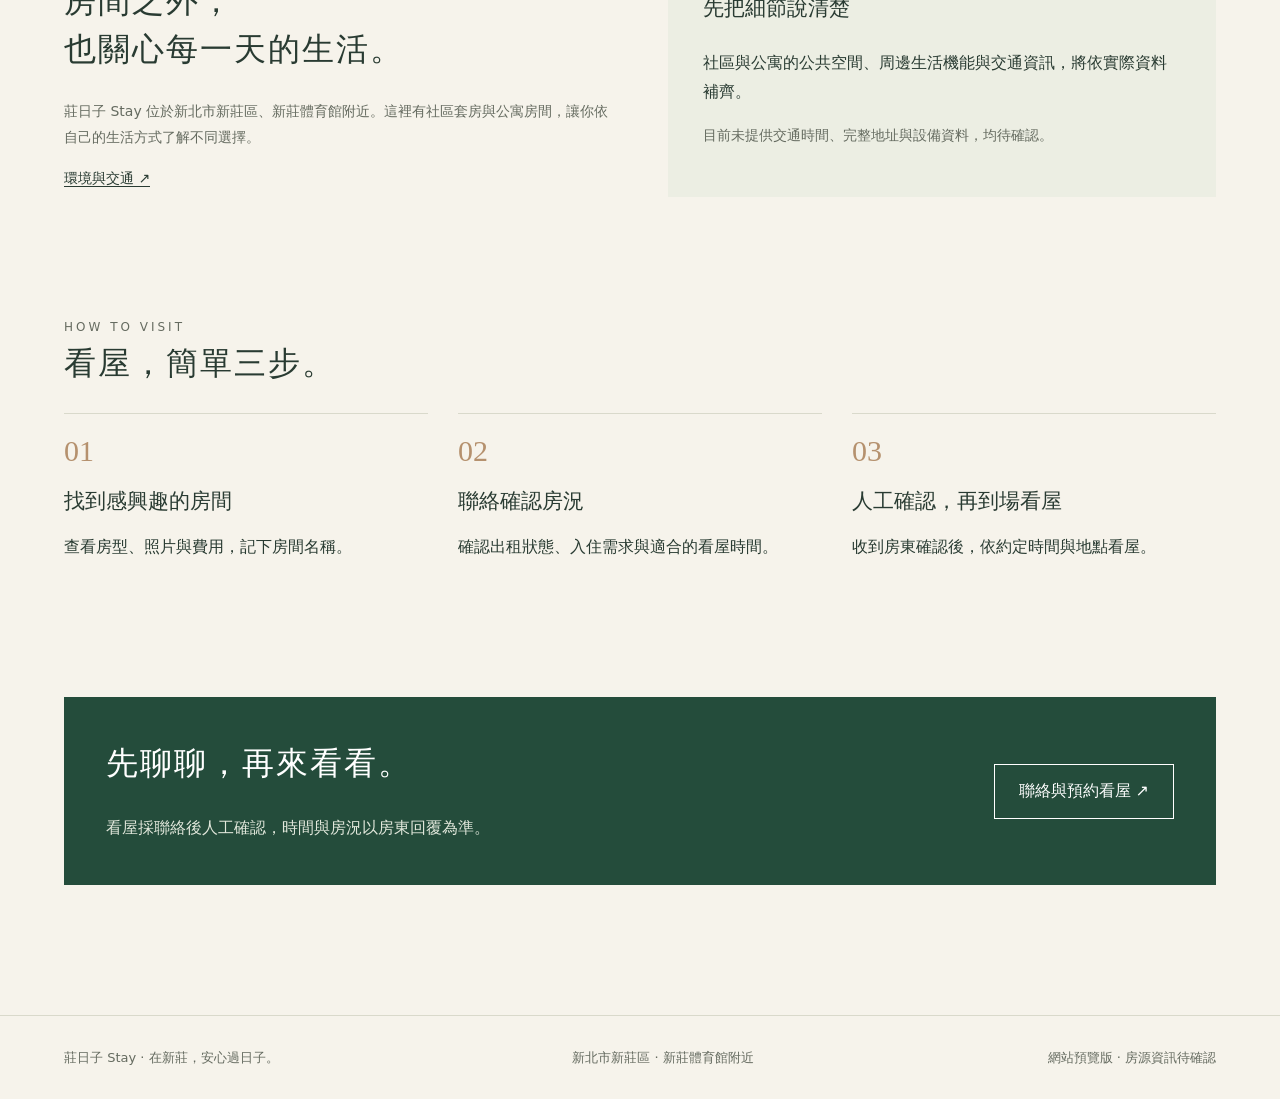
==== commit fdfc9ace: "還原公寓套房租金至上一版" ====
--- a/index.html
+++ b/index.html
@@ -1,4 +1,4 @@
-<!doctype html><html lang="zh-Hant"><head><meta charset="UTF-8"><meta name="viewport" content="width=device-width, initial-scale=1"><meta name="description" content="莊日子 Stay｜新莊體育館周邊，社區套房與公寓雅套房。了解房況、費用與居住環境，聯絡預約看屋。"><title>首頁｜莊日子 Stay</title><link rel="stylesheet" href="style.css"><script defer src="data.js?v=apartment-suite-rent"></script><script defer src="app.js?v=apartment-suite-rent"></script>
+<!doctype html><html lang="zh-Hant"><head><meta charset="UTF-8"><meta name="viewport" content="width=device-width, initial-scale=1"><meta name="description" content="莊日子 Stay｜新莊體育館周邊，社區套房與公寓雅套房。了解房況、費用與居住環境，聯絡預約看屋。"><title>首頁｜莊日子 Stay</title><link rel="stylesheet" href="style.css"><script defer src="data.js?v=community-rent"></script><script defer src="app.js?v=community-rent"></script>
 <style>
   .owner-notice {
     display: flex;
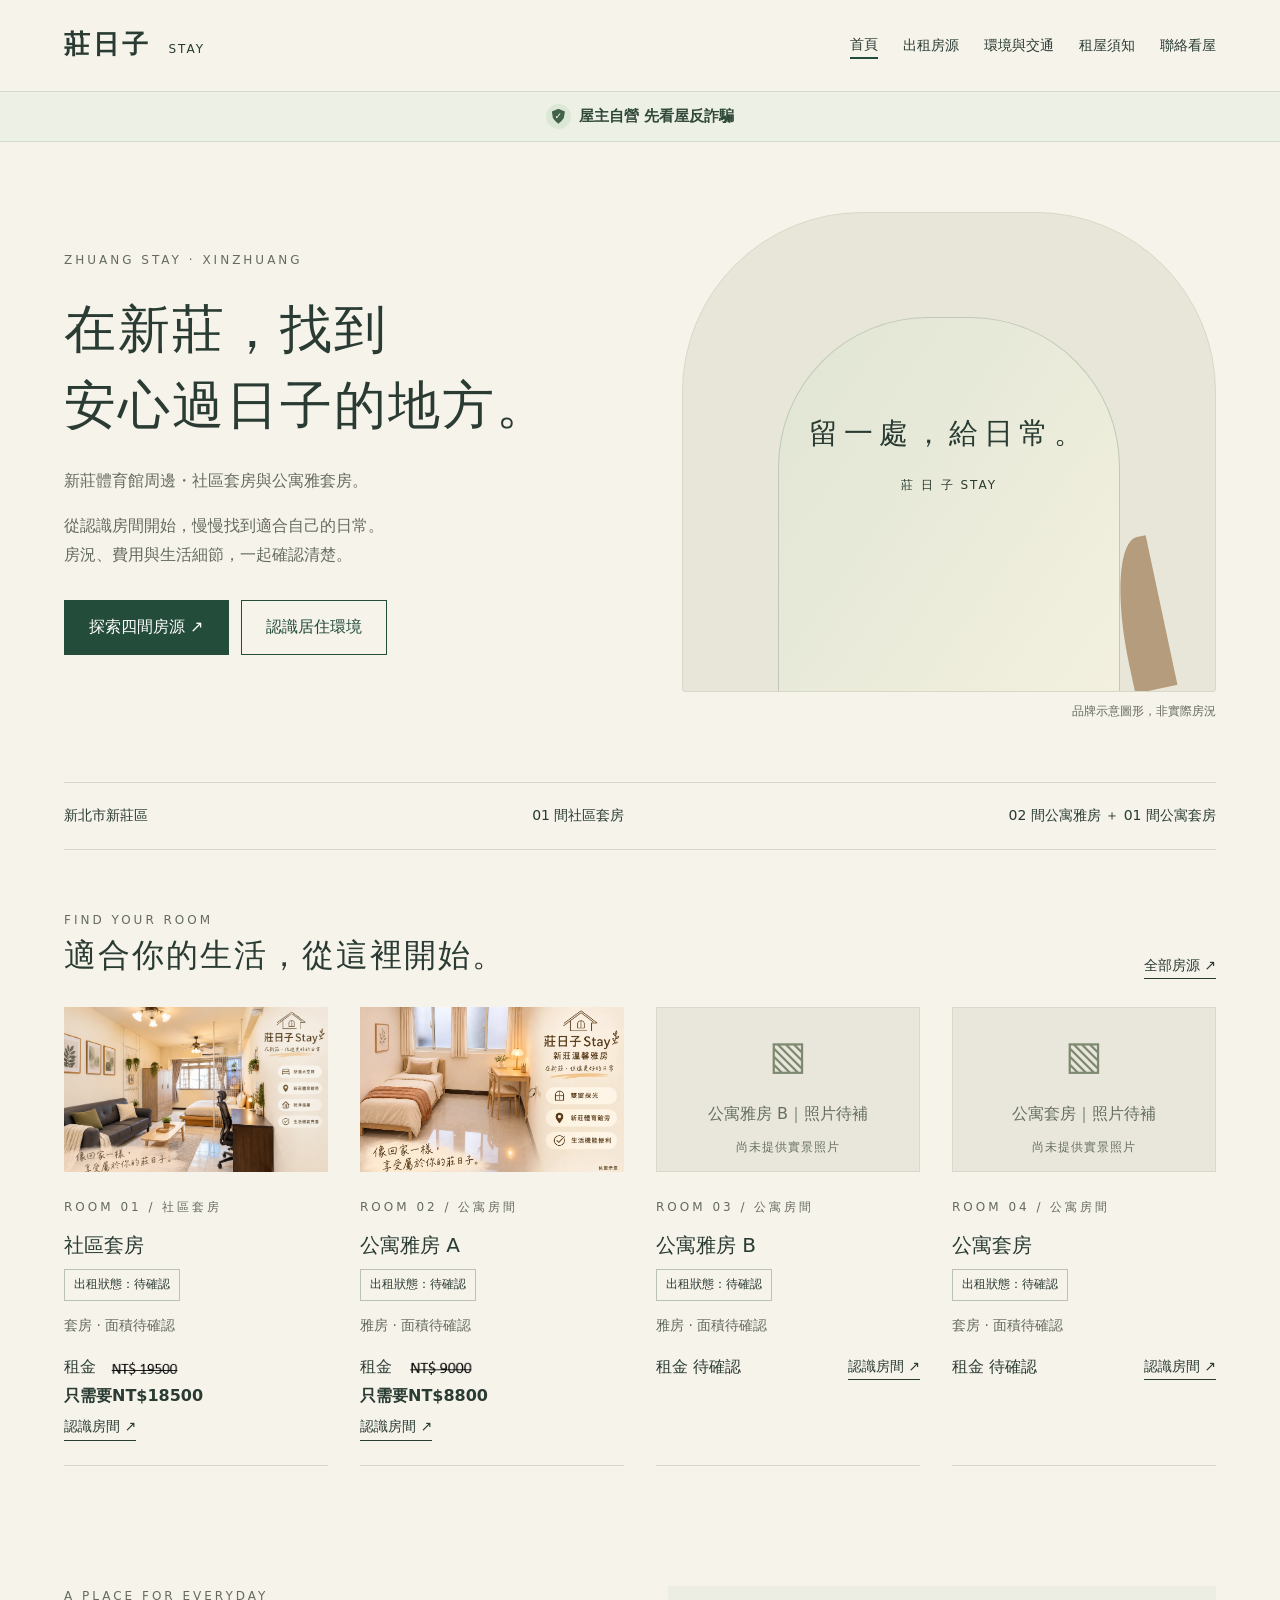
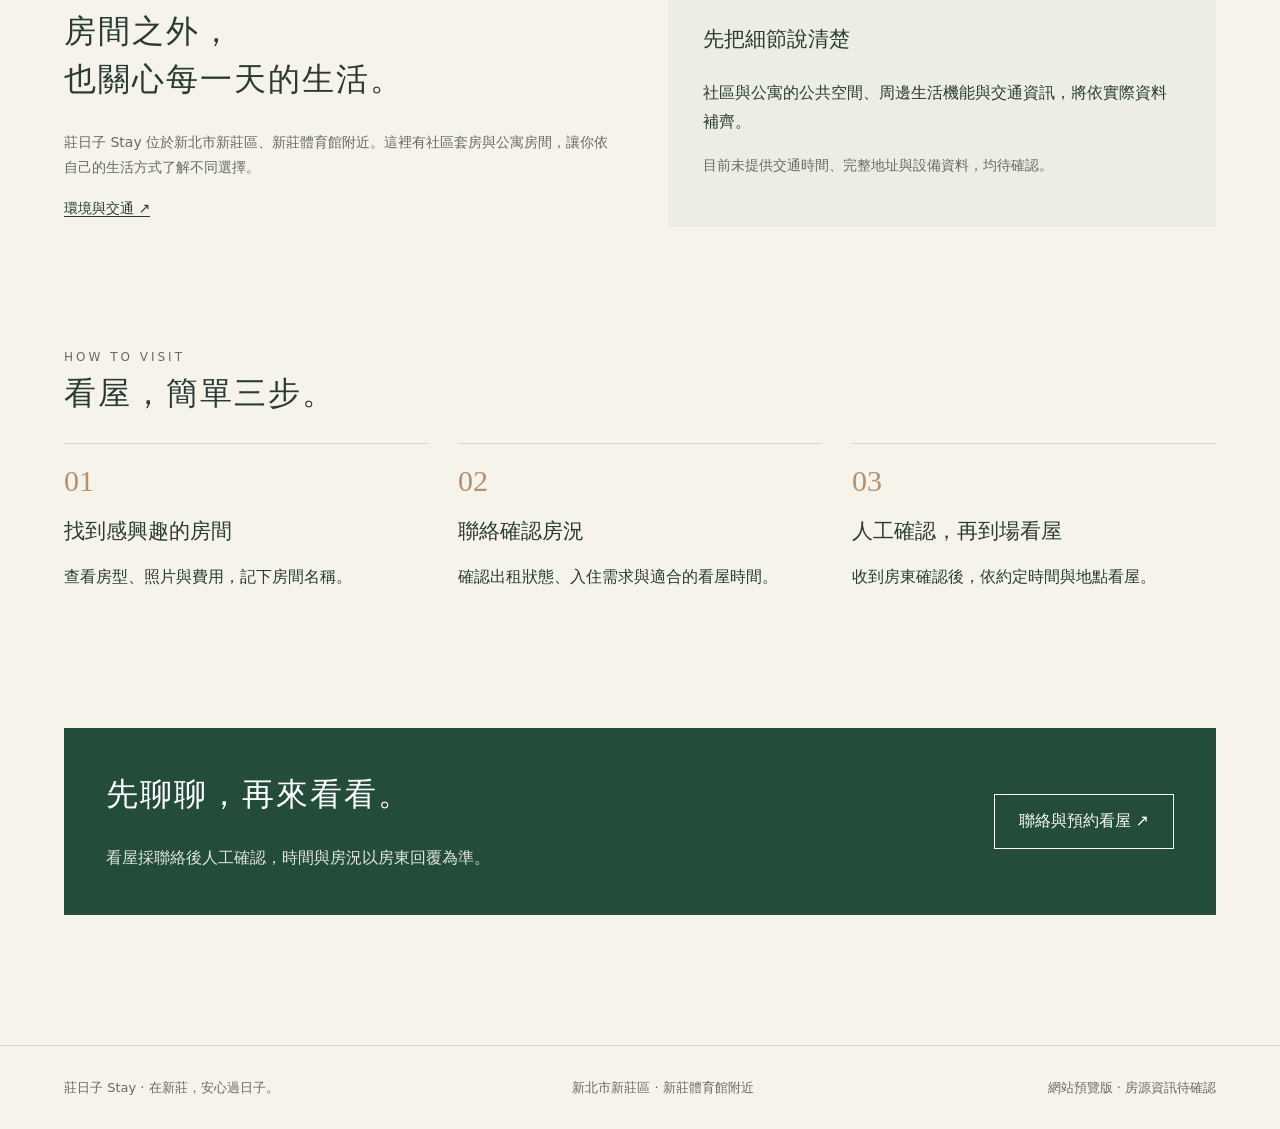
==== commit 138c7b37: "更新公寓雅房 A 的租金與原價圖片" ====
--- a/index.html
+++ b/index.html
@@ -1,4 +1,4 @@
-<!doctype html><html lang="zh-Hant"><head><meta charset="UTF-8"><meta name="viewport" content="width=device-width, initial-scale=1"><meta name="description" content="莊日子 Stay｜新莊體育館周邊，社區套房與公寓雅套房。了解房況、費用與居住環境，聯絡預約看屋。"><title>首頁｜莊日子 Stay</title><link rel="stylesheet" href="style.css"><script defer src="data.js?v=community-rent"></script><script defer src="app.js?v=community-rent"></script>
+<!doctype html><html lang="zh-Hant"><head><meta charset="UTF-8"><meta name="viewport" content="width=device-width, initial-scale=1"><meta name="description" content="莊日子 Stay｜新莊體育館周邊，社區套房與公寓雅套房。了解房況、費用與居住環境，聯絡預約看屋。"><title>首頁｜莊日子 Stay</title><link rel="stylesheet" href="style.css"><script defer src="data.js?v=apartment-room-a-rent"></script><script defer src="app.js?v=apartment-room-a-rent"></script>
 <style>
   .owner-notice {
     display: flex;
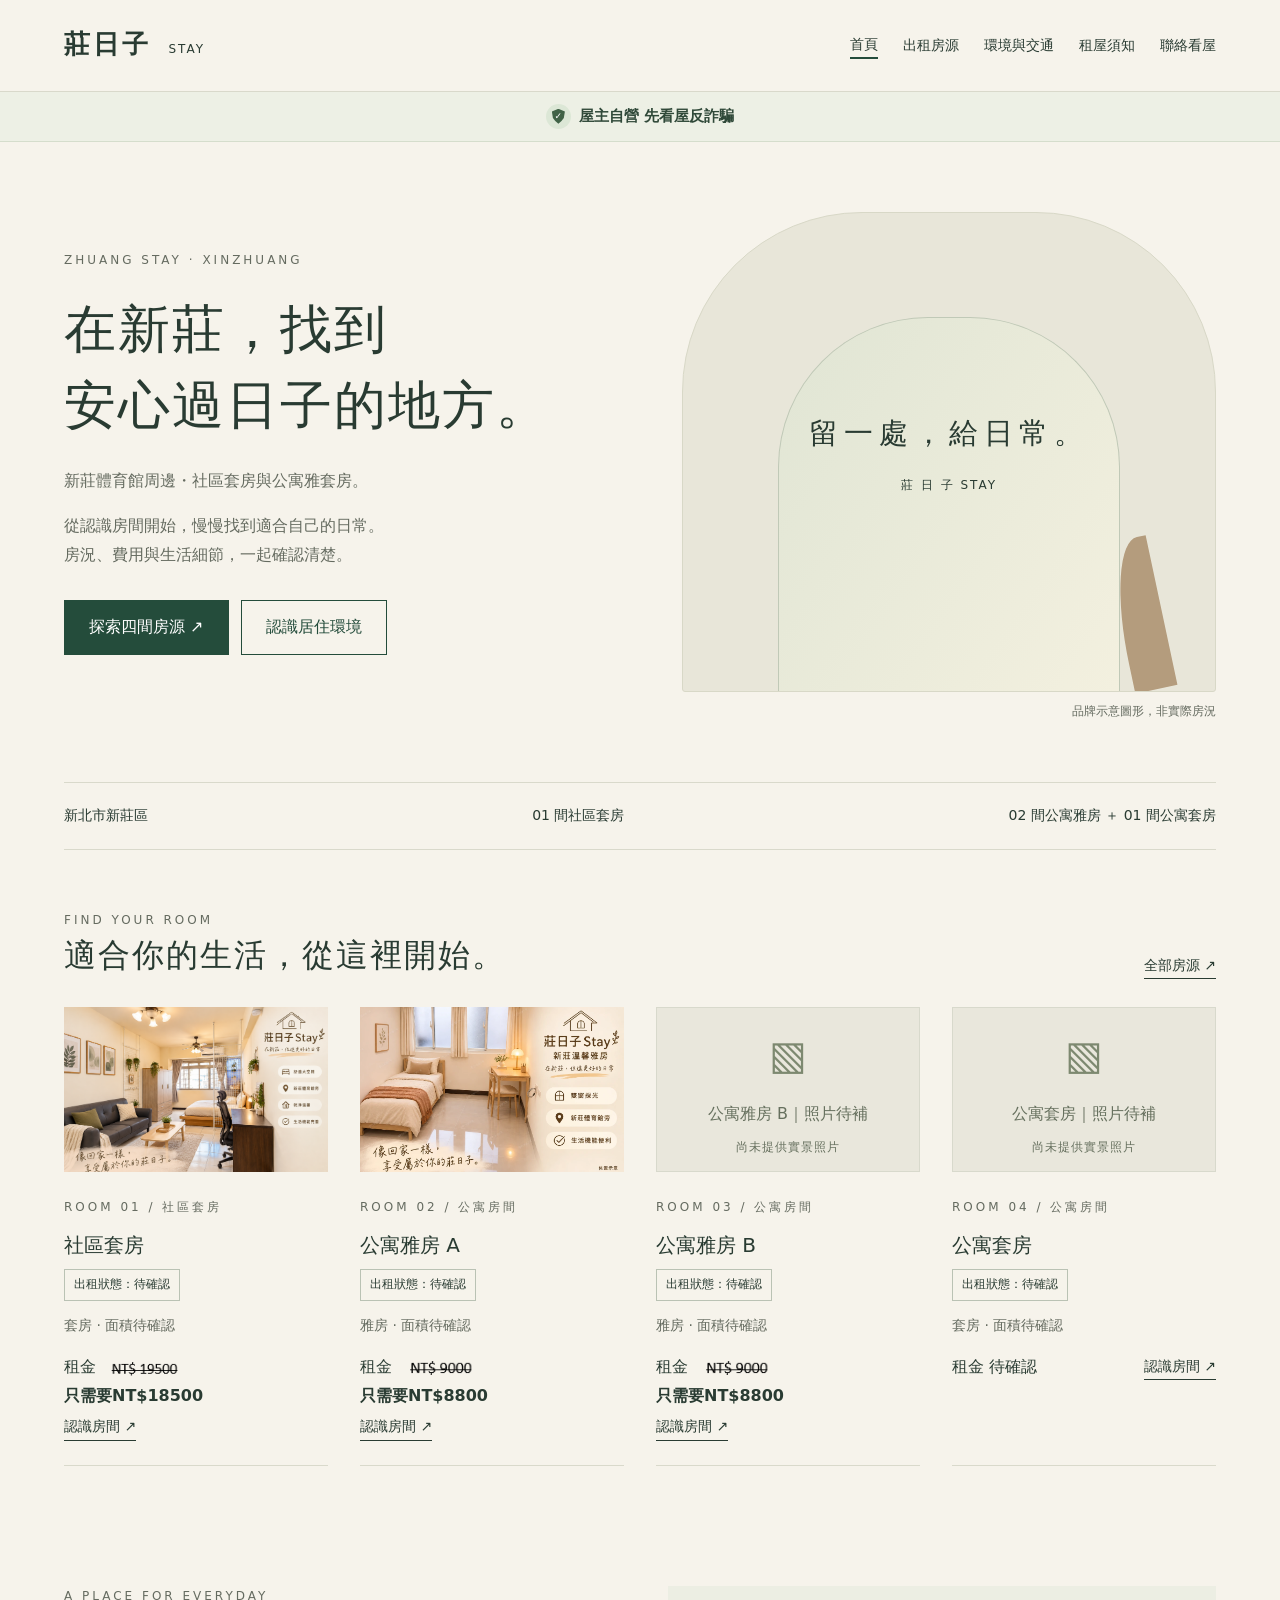
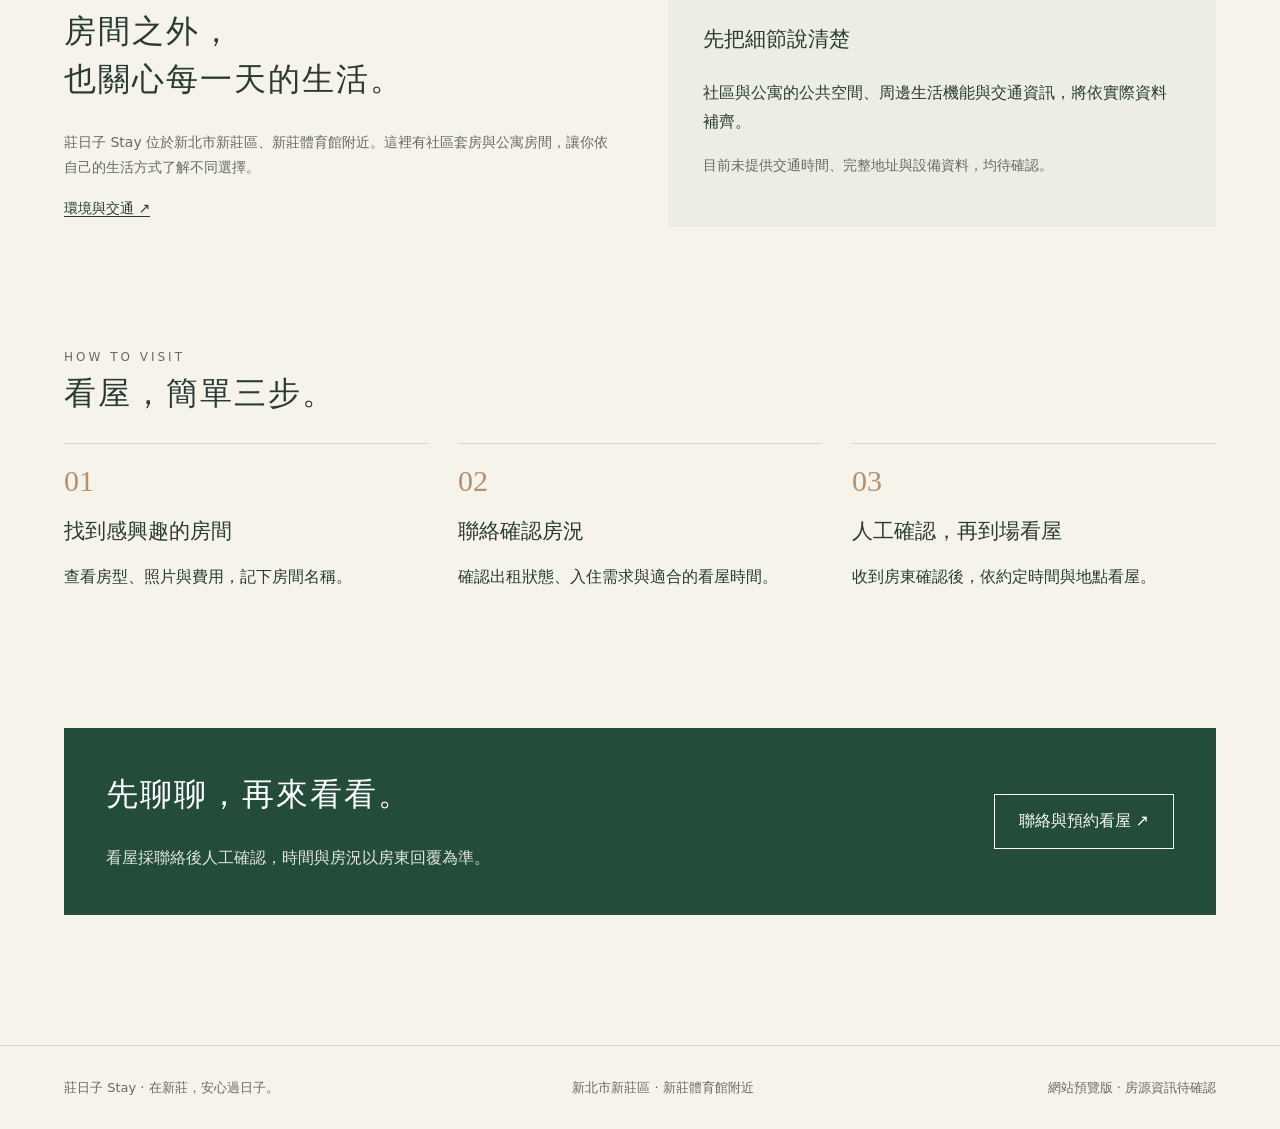
==== commit 603122c9: "公寓雅房 B 套用原價圖片與 NT$8800 租金" ====
--- a/index.html
+++ b/index.html
@@ -1,4 +1,4 @@
-<!doctype html><html lang="zh-Hant"><head><meta charset="UTF-8"><meta name="viewport" content="width=device-width, initial-scale=1"><meta name="description" content="莊日子 Stay｜新莊體育館周邊，社區套房與公寓雅套房。了解房況、費用與居住環境，聯絡預約看屋。"><title>首頁｜莊日子 Stay</title><link rel="stylesheet" href="style.css"><script defer src="data.js?v=apartment-room-a-rent"></script><script defer src="app.js?v=apartment-room-a-rent"></script>
+<!doctype html><html lang="zh-Hant"><head><meta charset="UTF-8"><meta name="viewport" content="width=device-width, initial-scale=1"><meta name="description" content="莊日子 Stay｜新莊體育館周邊，社區套房與公寓雅套房。了解房況、費用與居住環境，聯絡預約看屋。"><title>首頁｜莊日子 Stay</title><link rel="stylesheet" href="style.css"><script defer src="data.js?v=apartment-room-b-rent"></script><script defer src="app.js?v=apartment-room-b-rent"></script>
 <style>
   .owner-notice {
     display: flex;
